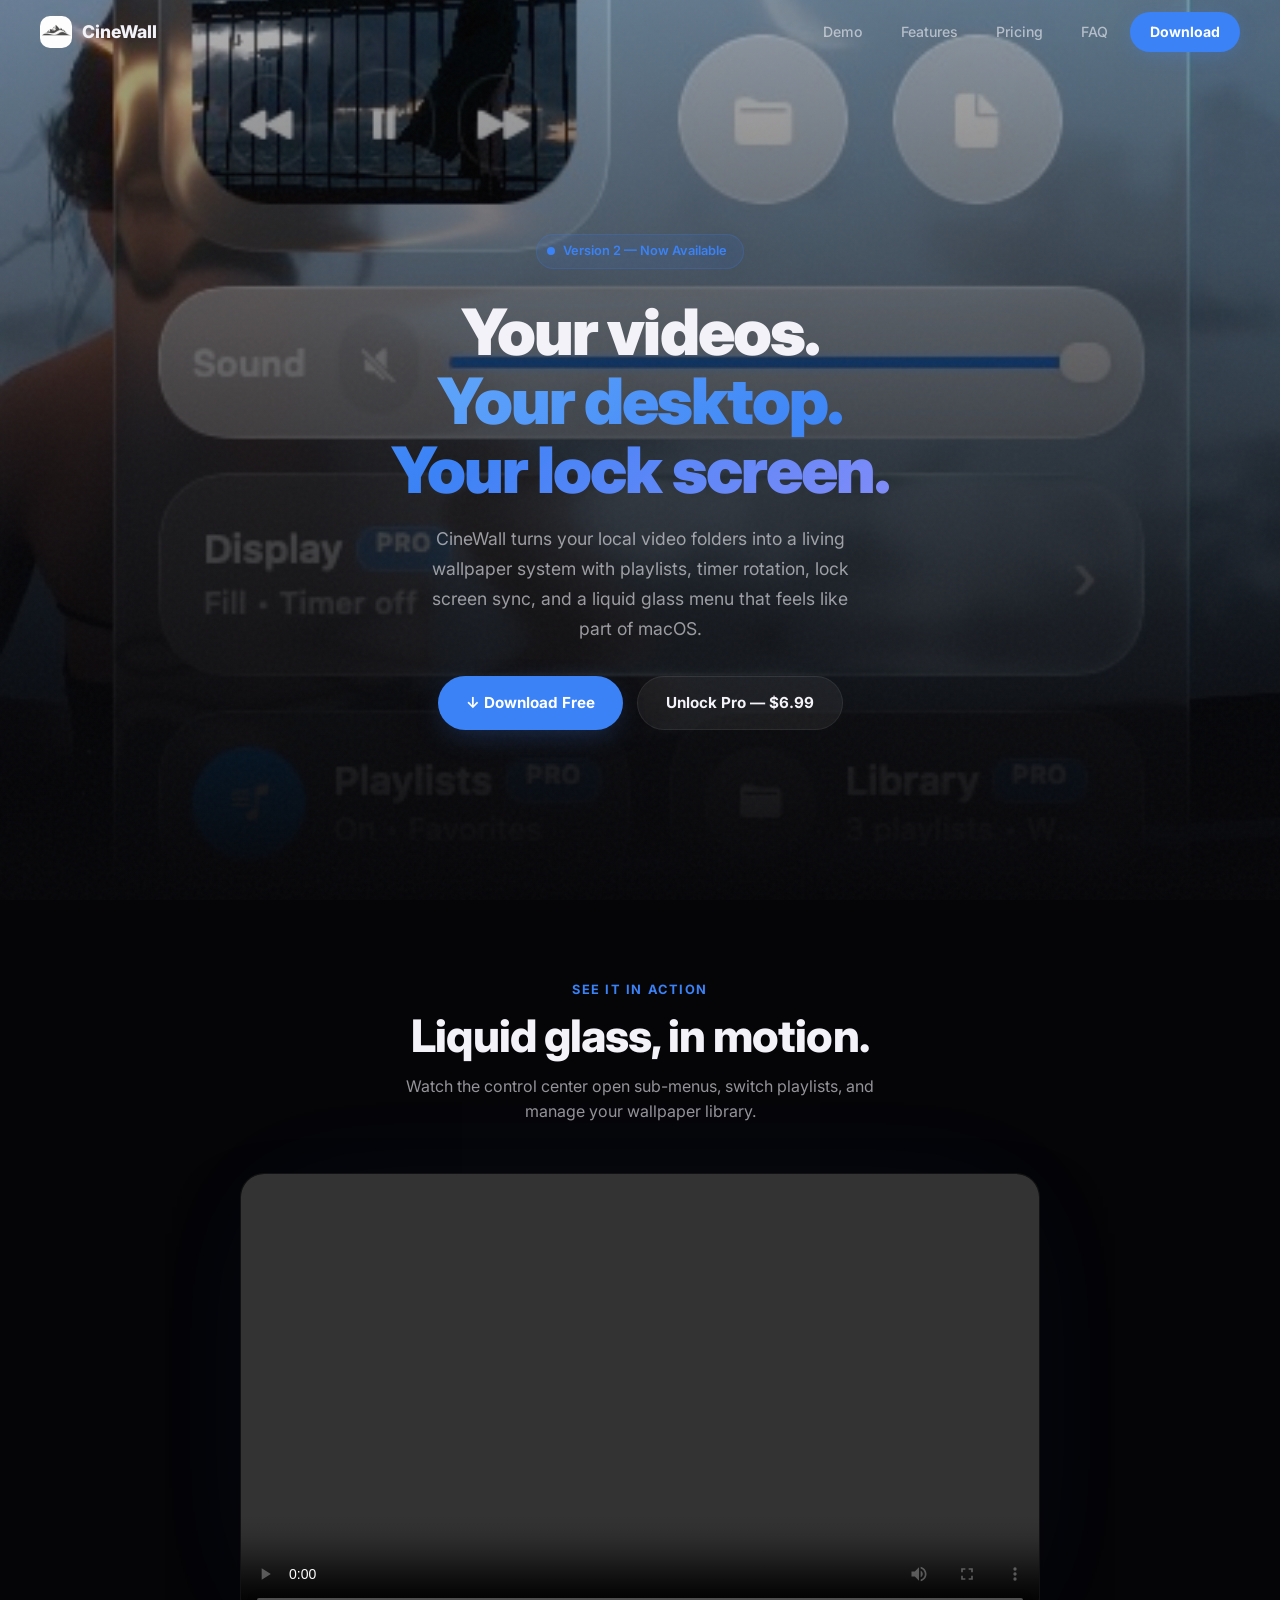
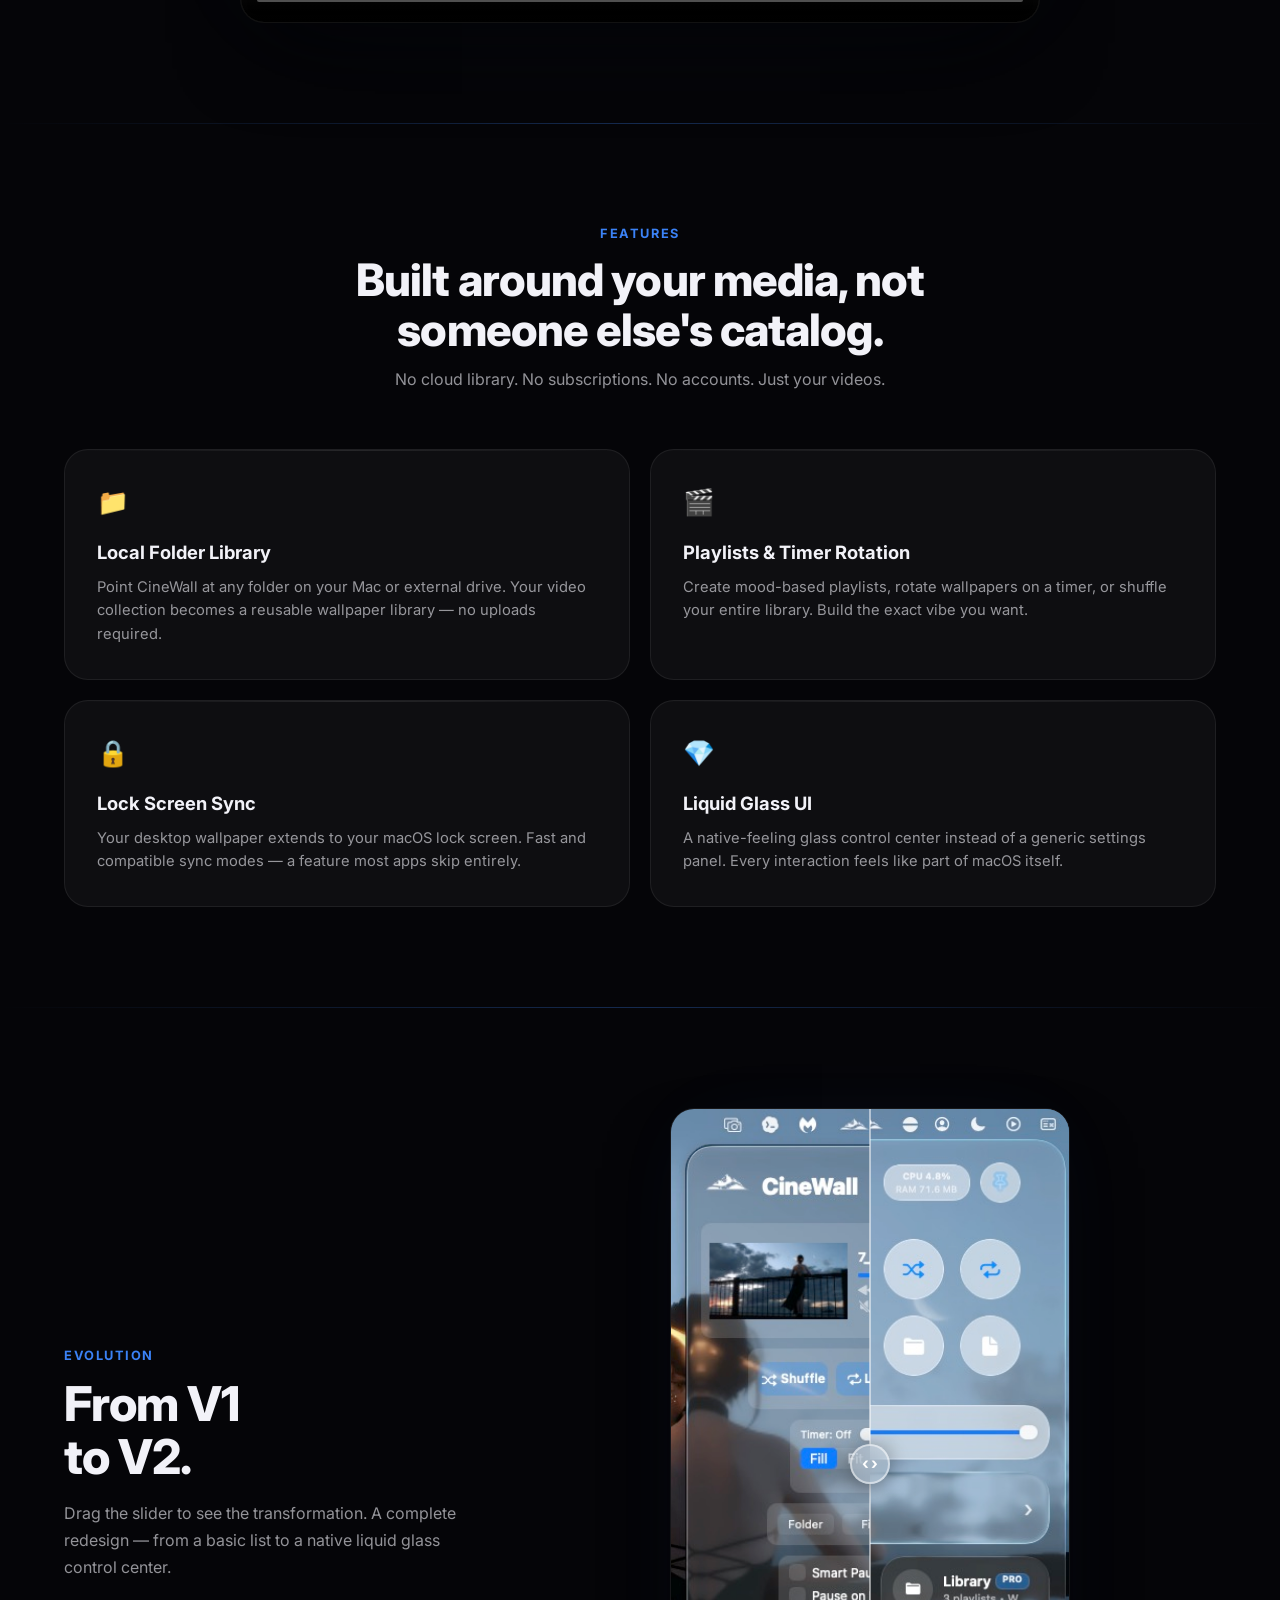
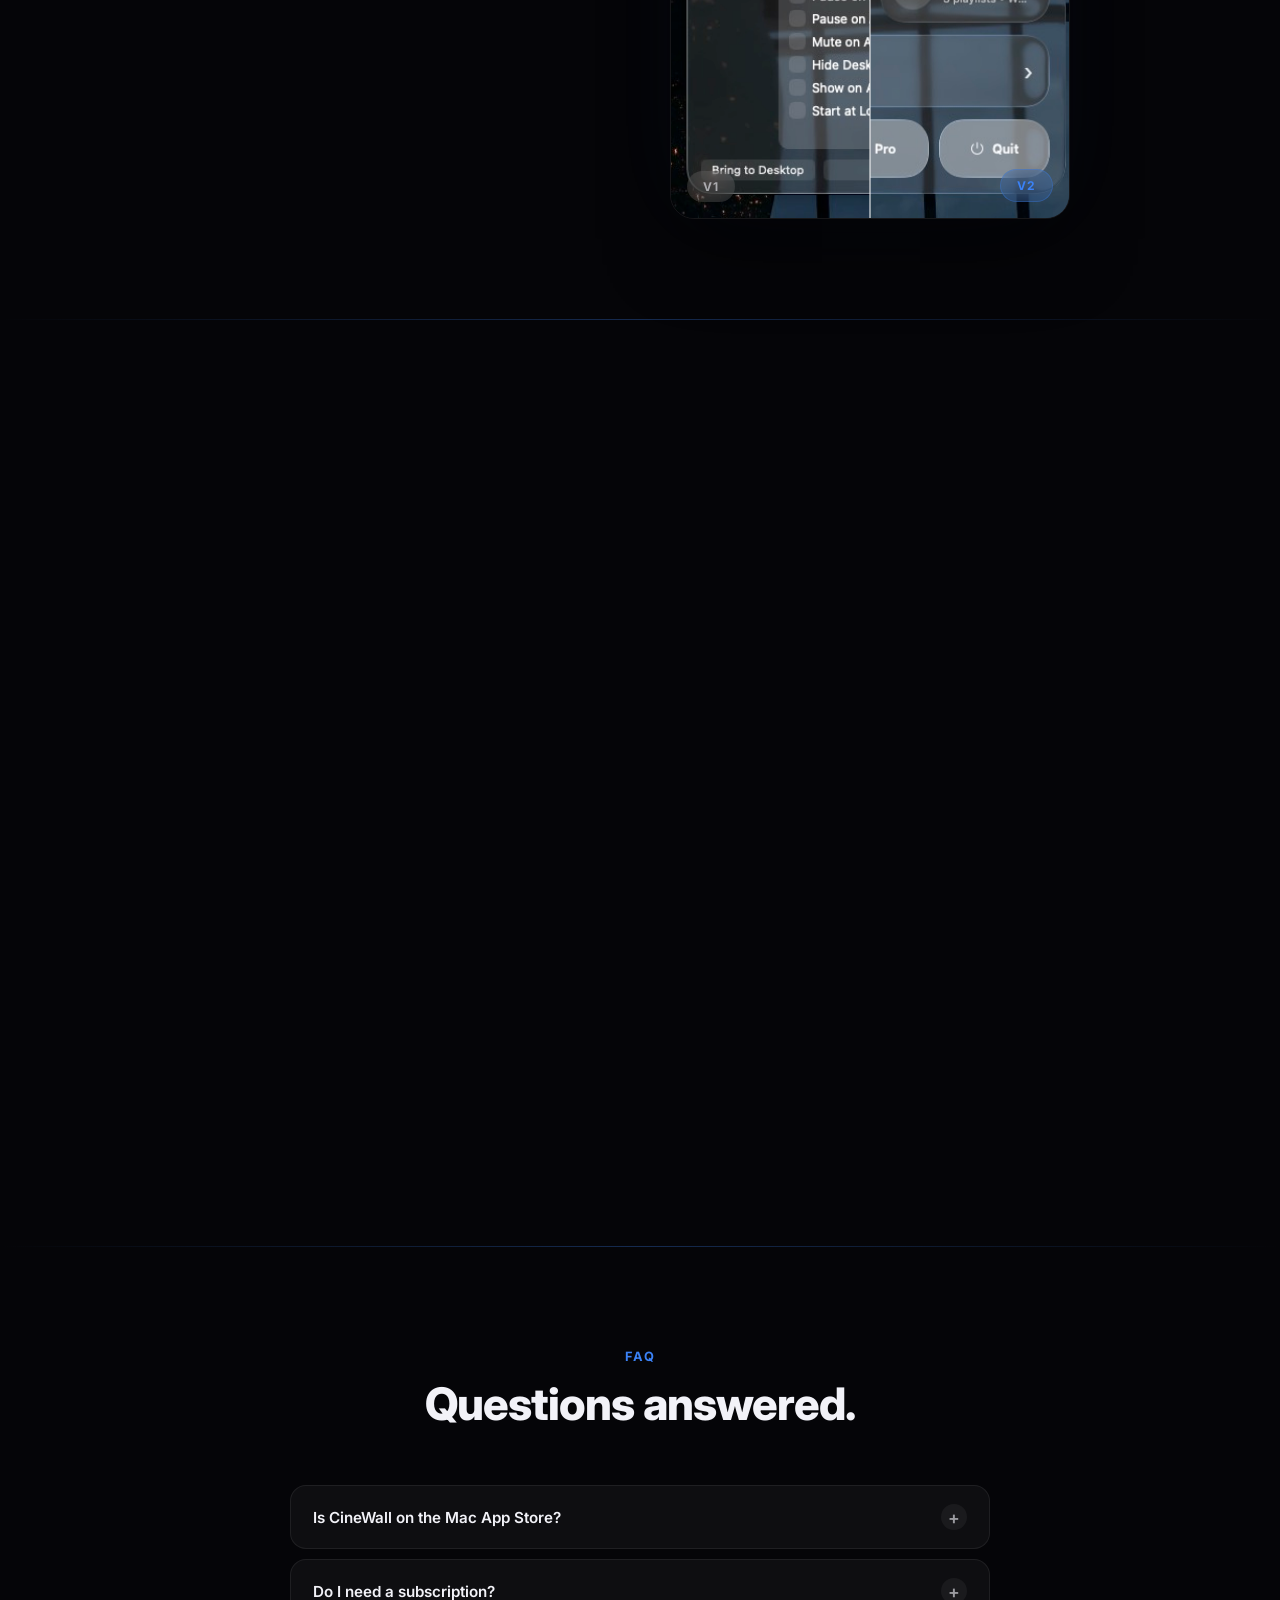
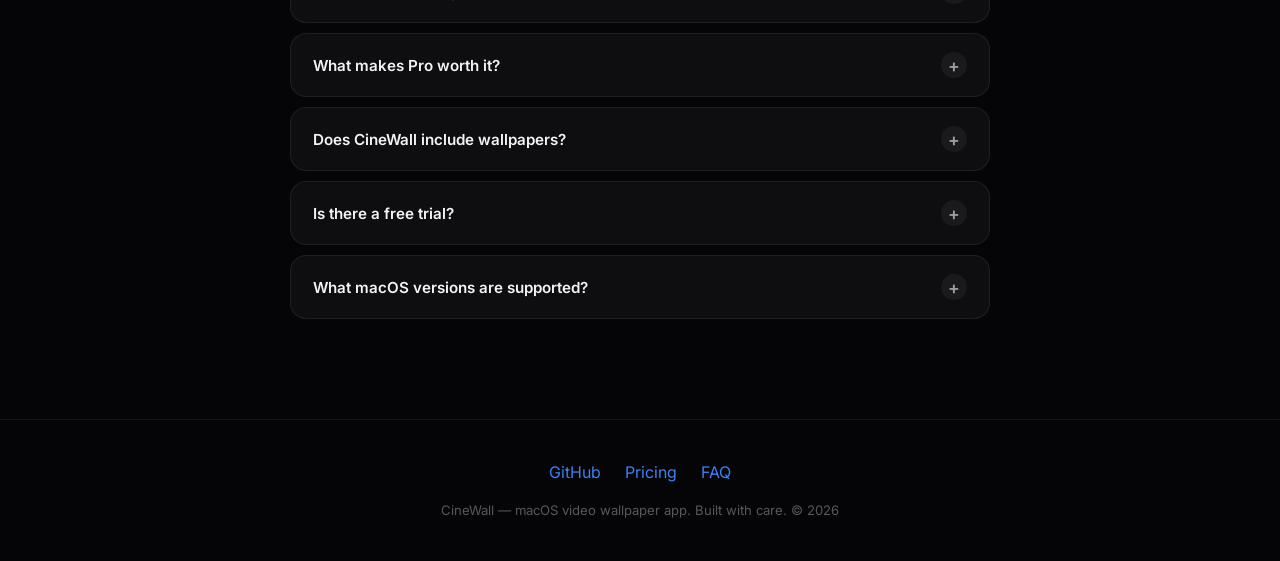
==== index.html @ 694f9231 "Sync latest website revision" ====
<!DOCTYPE html>
<html lang="en">
<head>
  <meta charset="UTF-8">
  <meta name="viewport" content="width=device-width, initial-scale=1.0">
  <title>CineWall — Video Wallpapers for macOS</title>
  <meta name="description" content="Turn your local video folders into living macOS wallpapers. Liquid glass UI, playlists, timer rotation, and lock screen sync.">
  <meta property="og:title" content="CineWall — Video Wallpapers for macOS">
  <meta property="og:description" content="Your videos. Your desktop. Your lock screen.">
  <link rel="icon" href="./logo.png" type="image/png">
  <link rel="stylesheet" href="./styles.css">
</head>
<body>

  <!-- Nav -->
  <nav class="nav" id="nav">
    <div class="nav-inner">
      <a href="#" class="nav-brand">
        <img src="./logo.png" alt="CineWall">
        <span>CineWall</span>
      </a>
      <div class="nav-links">
        <a href="#demo" class="hide-mobile">Demo</a>
        <a href="#features" class="hide-mobile">Features</a>
        <a href="#pricing">Pricing</a>
        <a href="#faq" class="hide-mobile">FAQ</a>
        <a href="https://github.com/saivinay1805/SimpleVideoWallpaper/releases" class="nav-dl" target="_blank">Download</a>
      </div>
    </div>
  </nav>

  <!-- Hero -->
  <section class="hero">
    <div class="hero-bg">
      <video autoplay muted loop playsinline poster="./app-screenshot.jpg">
        <source src="./app-demo.mp4" type="video/mp4">
      </video>
    </div>
    <div class="hero-grain"></div>
    <div class="hero-content hero-centered">
      <div class="hero-text">
        <div class="hero-tag">
          <span class="pulse"></span>
          Version 2 — Now Available
        </div>
        <h1>Your videos.<br><em>Your desktop.<br>Your lock screen.</em></h1>
        <p class="sub">
          CineWall turns your local video folders into a living wallpaper system with playlists, timer rotation, lock screen sync, and a liquid glass menu that feels like part of macOS.
        </p>
        <div class="hero-btns">
          <a href="https://github.com/saivinay1805/SimpleVideoWallpaper/releases" class="btn btn-primary" target="_blank">↓ Download Free</a>
          <a href="#pricing" class="btn btn-ghost">Unlock Pro — $6.99</a>
        </div>
      </div>
    </div>
  </section>

  <!-- Demo Video -->
  <section class="demo" id="demo">
    <div class="container">
      <div class="demo-header" data-reveal>
        <div class="eyebrow">See It In Action</div>
        <h2>Liquid glass, in motion.</h2>
        <p>Watch the control center open sub-menus, switch playlists, and manage your wallpaper library.</p>
      </div>
      <div class="demo-video-wrap" data-reveal>
        <video controls playsinline preload="metadata">
          <source src="./app-demo.mp4" type="video/mp4">
        </video>
      </div>
    </div>
  </section>

  <hr class="glow-divider">

  <!-- Features -->
  <section class="section" id="features">
    <div class="container">
      <div class="section-head" data-reveal>
        <div class="eyebrow">Features</div>
        <h2>Built around your media, not someone else's catalog.</h2>
        <p>No cloud library. No subscriptions. No accounts. Just your videos.</p>
      </div>
      <div class="features-grid">
        <div class="feat" data-reveal>
          <span class="feat-icon">📁</span>
          <h3>Local Folder Library</h3>
          <p>Point CineWall at any folder on your Mac or external drive. Your video collection becomes a reusable wallpaper library — no uploads required.</p>
        </div>
        <div class="feat" data-reveal>
          <span class="feat-icon">🎬</span>
          <h3>Playlists & Timer Rotation</h3>
          <p>Create mood-based playlists, rotate wallpapers on a timer, or shuffle your entire library. Build the exact vibe you want.</p>
        </div>
        <div class="feat" data-reveal>
          <span class="feat-icon">🔒</span>
          <h3>Lock Screen Sync</h3>
          <p>Your desktop wallpaper extends to your macOS lock screen. Fast and compatible sync modes — a feature most apps skip entirely.</p>
        </div>
        <div class="feat" data-reveal>
          <span class="feat-icon">💎</span>
          <h3>Liquid Glass UI</h3>
          <p>A native-feeling glass control center instead of a generic settings panel. Every interaction feels like part of macOS itself.</p>
        </div>
      </div>
    </div>
  </section>

  <hr class="glow-divider">

  <!-- V1 vs V2 -->
  <section class="section" id="whats-new">
    <div class="container">
      <div class="evo-layout">
        <div class="evo-text" data-reveal>
          <div class="eyebrow">Evolution</div>
          <h2>From V1<br>to V2.</h2>
          <p>Drag the slider to see the transformation. A complete redesign — from a basic list to a native liquid glass control center.</p>
        </div>
        <div class="compare-wrap" data-reveal>
          <div class="compare-slider" id="compareSlider">
            <div class="compare-side compare-old">
              <img src="./v1-screenshot.jpg" alt="CineWall V1" draggable="false">
              <div class="compare-label compare-label-old">V1</div>
            </div>
            <div class="compare-side compare-new">
              <img src="./app-screenshot.jpg" alt="CineWall V2" draggable="false">
              <div class="compare-label compare-label-new">V2</div>
            </div>
            <div class="compare-handle" id="compareHandle">
              <div class="compare-handle-line"></div>
              <div class="compare-handle-grip">
                <span>‹</span><span>›</span>
              </div>
              <div class="compare-handle-line"></div>
            </div>
          </div>
        </div>
      </div>
    </div>
  </section>

  <hr class="glow-divider">

  <!-- Pricing -->
  <section class="section" id="pricing">
    <div class="container">
      <div class="section-head" data-reveal>
        <div class="eyebrow">Pricing</div>
        <h2>Start free. Unlock once.</h2>
        <p>No subscriptions. No accounts. No tracking.</p>
      </div>
      <div class="price-grid">
        <div class="price-card" data-reveal>
          <p class="price-label">Free</p>
          <h3>$0</h3>
          <p class="price-sub">Free forever</p>
          <ul>
            <li>Single video playback</li>
            <li>Folder-based local library</li>
            <li>Core playback controls</li>
            <li>Desktop wallpaper setup</li>
            <li>GIF wallpaper support</li>
            <li>7-day Pro trial included</li>
          </ul>
          <a href="https://github.com/saivinay1805/SimpleVideoWallpaper/releases" class="btn btn-ghost btn-wide btn-sm" target="_blank">Download Free</a>
        </div>
        <div class="price-card featured" data-reveal>
          <div class="price-badge">Recommended</div>
          <p class="price-label">Pro</p>
          <h3>$6.99</h3>
          <p class="price-sub">One-time purchase · Lifetime</p>
          <ul>
            <li>Everything in Free</li>
            <li>Playlists & favorites workflow</li>
            <li>Timer rotation & shuffle</li>
            <li>Lock screen sync</li>
            <li>Smart pause & battery saver</li>
            <li>Focus-aware playback</li>
            <li>All future Pro updates</li>
          </ul>
          <a href="https://your-checkout-link.example.com" class="btn btn-primary btn-wide btn-sm" id="unlock-pro-btn">Unlock Pro — $6.99</a>
        </div>
      </div>
    </div>
  </section>

  <hr class="glow-divider">

  <!-- FAQ -->
  <section class="section" id="faq">
    <div class="container">
      <div class="section-head" data-reveal>
        <div class="eyebrow">FAQ</div>
        <h2>Questions answered.</h2>
      </div>
      <div class="faq-list" data-reveal>
        <div class="faq-item">
          <button class="faq-q"><span>Is CineWall on the Mac App Store?</span><span class="faq-icon">+</span></button>
          <div class="faq-a"><div class="faq-a-inner">No. CineWall is distributed directly because some advanced features like lock screen sync require system-level access that isn't available through the App Store sandbox.</div></div>
        </div>
        <div class="faq-item">
          <button class="faq-q"><span>Do I need a subscription?</span><span class="faq-icon">+</span></button>
          <div class="faq-a"><div class="faq-a-inner">No. Pro is a one-time $6.99 unlock. The free version stays available forever. No accounts, no tracking, no recurring charges.</div></div>
        </div>
        <div class="faq-item">
          <button class="faq-q"><span>What makes Pro worth it?</span><span class="faq-icon">+</span></button>
          <div class="faq-a"><div class="faq-a-inner">Pro unlocks playlists, timer rotation, lock screen sync, smart pause, battery-aware playback, and focus rules. It also includes all future Pro updates.</div></div>
        </div>
        <div class="faq-item">
          <button class="faq-q"><span>Does CineWall include wallpapers?</span><span class="faq-icon">+</span></button>
          <div class="faq-a"><div class="faq-a-inner">CineWall is built around your own video collection. Point it at any folder of MP4, MOV, M4V, or GIF files and they become your wallpaper library.</div></div>
        </div>
        <div class="faq-item">
          <button class="faq-q"><span>Is there a free trial?</span><span class="faq-icon">+</span></button>
          <div class="faq-a"><div class="faq-a-inner">Yes! CineWall includes a 7-day Pro trial so you can test every feature before deciding. No credit card required.</div></div>
        </div>
        <div class="faq-item">
          <button class="faq-q"><span>What macOS versions are supported?</span><span class="faq-icon">+</span></button>
          <div class="faq-a"><div class="faq-a-inner">CineWall runs on macOS with desktop wallpaper support. Lock screen sync works on both older and newer macOS versions — unlike some apps that require macOS 26+.</div></div>
        </div>
      </div>
    </div>
  </section>

  <!-- Footer -->
  <footer class="footer">
    <div class="container">
      <div class="footer-links">
        <a href="https://github.com/saivinay1805/SimpleVideoWallpaper" target="_blank">GitHub</a>
        <a href="#pricing">Pricing</a>
        <a href="#faq">FAQ</a>
      </div>
      <p>CineWall — macOS video wallpaper app. Built with care. © 2026</p>
    </div>
  </footer>

  <script src="./script.js"></script>
</body>
</html>
---- styles.css ----
@import url('https://fonts.googleapis.com/css2?family=Inter:wght@400;500;600;700;800;900&display=swap');

:root {
  --bg: #050508;
  --text: #f2f2f8;
  --text-muted: rgba(242,242,248,0.6);
  --text-dim: rgba(242,242,248,0.35);
  --accent: #3b82f6;
  --accent-glow: rgba(59,130,246,0.35);
  --glass: rgba(255,255,255,0.04);
  --glass-border: rgba(255,255,255,0.07);
  --glass-hover: rgba(255,255,255,0.08);
  --radius: 24px;
  --radius-sm: 16px;
  --radius-pill: 999px;
}

*,*::before,*::after{box-sizing:border-box;margin:0;padding:0}
html{scroll-behavior:smooth;-webkit-font-smoothing:antialiased}
body{font-family:'Inter',sans-serif;background:var(--bg);color:var(--text);overflow-x:hidden;line-height:1.6}
img,video{display:block;max-width:100%}
a{text-decoration:none;color:inherit}

/* ===== NAV ===== */
.nav{position:fixed;top:0;left:0;right:0;z-index:100;padding:0 24px;height:64px;display:flex;align-items:center;justify-content:center;transition:all .4s}
.nav.scrolled{background:rgba(5,5,8,.85);backdrop-filter:blur(20px);border-bottom:1px solid var(--glass-border)}
.nav-inner{width:100%;max-width:1200px;display:flex;align-items:center;justify-content:space-between}
.nav-brand{display:flex;align-items:center;gap:10px;font-weight:800;font-size:1.1rem}
.nav-brand img{width:32px;height:32px;border-radius:10px}
.nav-links{display:flex;align-items:center;gap:6px}
.nav-links a{padding:8px 16px;border-radius:var(--radius-pill);font-size:.88rem;font-weight:500;color:var(--text-muted);transition:all .2s}
.nav-links a:hover{color:var(--text);background:rgba(255,255,255,.05)}
.nav-dl{background:var(--accent)!important;color:#fff!important;font-weight:700!important;padding:9px 20px!important;box-shadow:0 4px 20px -4px var(--accent-glow);transition:transform .2s,box-shadow .2s!important}
.nav-dl:hover{transform:translateY(-1px)!important;box-shadow:0 8px 28px -4px var(--accent-glow)!important}

/* ===== HERO ===== */
.hero{position:relative;min-height:100vh;display:flex;align-items:center;overflow:hidden;padding-top:64px}
.hero-bg{position:absolute;inset:0;z-index:0}
.hero-bg::after{content:'';position:absolute;inset:0;background:linear-gradient(180deg,rgba(5,5,8,.3) 0%,rgba(5,5,8,.7) 50%,var(--bg) 100%)}
.hero-bg video,.hero-bg img{width:100%;height:100%;object-fit:cover}
.hero-grain{position:absolute;inset:0;z-index:1;opacity:.03;background-image:url("data:image/svg+xml,%3Csvg viewBox='0 0 256 256' xmlns='http://www.w3.org/2000/svg'%3E%3Cfilter id='noise'%3E%3CfeTurbulence type='fractalNoise' baseFrequency='.85' numOctaves='4' stitchTiles='stitch'/%3E%3C/filter%3E%3Crect width='100%25' height='100%25' filter='url(%23noise)'/%3E%3C/svg%3E");pointer-events:none}
.hero-content{position:relative;z-index:2;max-width:1200px;margin:0 auto;padding:0 24px;display:grid;grid-template-columns:1fr 1fr;gap:60px;align-items:center}
.hero-centered{grid-template-columns:1fr;text-align:center;justify-items:center}
.hero-centered .hero-text{max-width:680px}
.hero-centered .sub{margin-left:auto;margin-right:auto;max-width:540px}
.hero-centered .hero-btns{justify-content:center}
.hero-text{max-width:560px}
.hero-tag{display:inline-flex;align-items:center;gap:8px;padding:6px 16px 6px 10px;border-radius:var(--radius-pill);background:rgba(59,130,246,.1);border:1px solid rgba(59,130,246,.2);font-size:.8rem;font-weight:600;color:var(--accent);margin-bottom:28px}
.hero-tag .pulse{width:8px;height:8px;border-radius:50%;background:var(--accent);animation:pulse 2s ease-in-out infinite}
@keyframes pulse{0%,100%{opacity:1;transform:scale(1)}50%{opacity:.4;transform:scale(.8)}}
.hero h1{font-size:clamp(2.6rem,5vw,4.2rem);font-weight:900;line-height:1.08;letter-spacing:-.03em;margin-bottom:20px}
.hero h1 em{font-style:normal;background:linear-gradient(135deg,#60a5fa,#3b82f6,#818cf8);-webkit-background-clip:text;-webkit-text-fill-color:transparent;background-clip:text}
.hero .sub{font-size:1.1rem;color:var(--text-muted);line-height:1.7;margin-bottom:32px;max-width:440px}
.hero-btns{display:flex;gap:14px;flex-wrap:wrap}

/* Buttons */
.btn{display:inline-flex;align-items:center;justify-content:center;gap:8px;padding:14px 28px;border-radius:var(--radius-pill);font-size:.95rem;font-weight:700;border:none;cursor:pointer;transition:transform .2s,box-shadow .2s}
.btn:hover{transform:translateY(-2px)}
.btn-primary{background:var(--accent);color:#fff;box-shadow:0 8px 30px -8px var(--accent-glow)}
.btn-primary:hover{box-shadow:0 12px 40px -8px var(--accent-glow)}
.btn-ghost{background:rgba(255,255,255,.06);color:var(--text);border:1px solid var(--glass-border)}
.btn-ghost:hover{background:rgba(255,255,255,.1)}
.btn-sm{padding:10px 20px;font-size:.88rem}
.btn-wide{width:100%}

/* Hero Visual */
.hero-visual{display:flex;justify-content:center;position:relative}
.hero-img-wrap{position:relative;max-width:420px;border-radius:20px;overflow:hidden;box-shadow:0 40px 80px -20px rgba(0,0,0,.7),0 0 0 1px rgba(255,255,255,.08);animation:floatUp 1s .3s ease both}
.hero-img-wrap img{width:100%;display:block}
.hero-img-wrap::before{content:'';position:absolute;inset:0;z-index:1;background:linear-gradient(180deg,transparent 70%,rgba(5,5,8,.4) 100%);pointer-events:none}
@keyframes floatUp{from{opacity:0;transform:translateY(40px) scale(.96)}to{opacity:1;transform:translateY(0) scale(1)}}

/* ===== DEMO VIDEO SECTION ===== */
.demo{padding:80px 0 100px;position:relative;z-index:1}
.demo .container{max-width:1200px;margin:0 auto;padding:0 24px}
.demo-header{text-align:center;margin-bottom:48px}
.demo-header .eyebrow{font-size:.8rem;font-weight:700;text-transform:uppercase;letter-spacing:.12em;color:var(--accent);margin-bottom:12px}
.demo-header h2{font-size:clamp(1.8rem,3.5vw,2.8rem);font-weight:800;line-height:1.1;letter-spacing:-.02em}
.demo-header p{color:var(--text-muted);font-size:1rem;margin-top:12px;max-width:500px;margin-left:auto;margin-right:auto}
.demo-video-wrap{max-width:800px;margin:0 auto;border-radius:var(--radius);overflow:hidden;border:1px solid var(--glass-border);box-shadow:0 40px 80px -20px rgba(0,0,0,.6),0 0 120px -40px rgba(59,130,246,.1);aspect-ratio:16/9;background:#000}
.demo-video-wrap video{width:100%;height:100%;object-fit:contain;display:block;background:#000}

/* ===== SECTIONS ===== */
.container{max-width:1200px;margin:0 auto;padding:0 24px}
.section{padding:100px 0;position:relative;z-index:1}
.section-head{text-align:center;max-width:600px;margin:0 auto 56px}
.section-head .eyebrow{font-size:.8rem;font-weight:700;text-transform:uppercase;letter-spacing:.12em;color:var(--accent);margin-bottom:12px}
.section-head h2{font-size:clamp(1.8rem,3.5vw,2.8rem);font-weight:800;line-height:1.1;letter-spacing:-.02em}
.section-head p{color:var(--text-muted);font-size:1rem;margin-top:12px}

/* Divider glow */
.glow-divider{height:1px;border:none;background:linear-gradient(90deg,transparent,rgba(59,130,246,.3),transparent);margin:0}

/* ===== FEATURES ===== */
.features-grid{display:grid;grid-template-columns:repeat(2,1fr);gap:20px}
.feat{padding:32px;border-radius:var(--radius);background:var(--glass);border:1px solid var(--glass-border);transition:transform .3s,border-color .3s,background .3s;position:relative;overflow:hidden}
.feat:hover{transform:translateY(-4px);border-color:rgba(255,255,255,.12);background:var(--glass-hover)}
.feat::before{content:'';position:absolute;top:0;left:0;right:0;height:1px;background:linear-gradient(90deg,transparent,rgba(255,255,255,.1),transparent)}
.feat-icon{font-size:1.6rem;margin-bottom:16px;display:block}
.feat h3{font-size:1.15rem;font-weight:700;margin-bottom:8px}
.feat p{color:var(--text-muted);font-size:.92rem;line-height:1.6}

/* ===== V1 vs V2 COMPARISON SLIDER ===== */
.evo-layout{
  display:grid;grid-template-columns:1fr 1fr;gap:60px;align-items:center;
}
.evo-text .eyebrow{font-size:.8rem;font-weight:700;text-transform:uppercase;letter-spacing:.12em;color:var(--accent);margin-bottom:12px}
.evo-text h2{font-size:clamp(2rem,4vw,3rem);font-weight:800;line-height:1.1;letter-spacing:-.02em;margin-bottom:16px}
.evo-text p{color:var(--text-muted);font-size:1rem;line-height:1.7;max-width:400px}
.compare-wrap{max-width:400px}
.compare-slider{
  position:relative;border-radius:var(--radius);overflow:hidden;
  border:1px solid var(--glass-border);
  box-shadow:0 40px 80px -20px rgba(0,0,0,.6),0 0 80px -30px rgba(59,130,246,.1);
  cursor:col-resize;user-select:none;-webkit-user-select:none;
  aspect-ratio:9/16;
}
.compare-side{position:absolute;top:0;left:0;width:100%;height:100%}
.compare-side img{width:100%;height:100%;object-fit:cover;display:block;pointer-events:none}
.compare-old{z-index:1}
.compare-new{z-index:2;clip-path:inset(0 0 0 50%)}
.compare-label{
  position:absolute;bottom:16px;padding:6px 16px;border-radius:var(--radius-pill);
  font-size:.75rem;font-weight:700;text-transform:uppercase;letter-spacing:.1em;
  backdrop-filter:blur(12px);z-index:5;
}
.compare-label-old{left:16px;background:rgba(255,255,255,.1);color:var(--text-muted)}
.compare-label-new{right:16px;background:rgba(59,130,246,.2);border:1px solid rgba(59,130,246,.3);color:var(--accent)}
.compare-handle{
  position:absolute;top:0;bottom:0;left:50%;z-index:10;
  display:flex;flex-direction:column;align-items:center;
  transform:translateX(-50%);pointer-events:none;
}
.compare-handle-line{flex:1;width:2px;background:rgba(255,255,255,.5)}
.compare-handle-grip{
  width:40px;height:40px;border-radius:50%;
  background:rgba(255,255,255,.15);backdrop-filter:blur(12px);
  border:2px solid rgba(255,255,255,.5);
  display:flex;align-items:center;justify-content:center;gap:2px;
  font-size:1rem;color:#fff;font-weight:700;
  box-shadow:0 4px 20px rgba(0,0,0,.4);
  pointer-events:auto;cursor:col-resize;
}

/* ===== PRICING ===== */
.price-grid{display:grid;grid-template-columns:1fr 1fr;gap:24px;max-width:780px;margin:0 auto}
.price-card{padding:36px;border-radius:var(--radius);background:var(--glass);border:1px solid var(--glass-border);text-align:center;transition:transform .3s;position:relative;overflow:hidden}
.price-card::before{content:'';position:absolute;top:0;left:0;right:0;height:1px;background:linear-gradient(90deg,transparent,rgba(255,255,255,.08),transparent)}
.price-card:hover{transform:translateY(-4px)}
.price-card.featured{border-color:rgba(59,130,246,.3);box-shadow:0 0 60px -20px var(--accent-glow)}
.price-card.featured::before{background:linear-gradient(90deg,transparent,rgba(59,130,246,.3),transparent)}
.price-label{font-size:.78rem;text-transform:uppercase;letter-spacing:.1em;font-weight:700;color:var(--text-dim);margin-bottom:8px}
.price-card h3{font-size:2rem;font-weight:800;margin-bottom:4px}
.price-sub{font-size:.82rem;color:var(--text-dim);margin-bottom:24px}
.price-card ul{list-style:none;text-align:left;display:flex;flex-direction:column;gap:12px;margin-bottom:28px}
.price-card ul li{font-size:.9rem;color:var(--text-muted);display:flex;align-items:center;gap:10px}
.price-card ul li::before{content:'✓';color:#34d399;font-weight:700;flex-shrink:0}
.price-badge{display:inline-flex;padding:5px 14px;border-radius:var(--radius-pill);background:var(--accent);color:#fff;font-size:.7rem;font-weight:800;text-transform:uppercase;letter-spacing:.08em;margin-bottom:16px}

/* ===== FAQ ===== */
.faq-list{max-width:700px;margin:0 auto;display:flex;flex-direction:column;gap:10px}
.faq-item{border-radius:var(--radius-sm);background:var(--glass);border:1px solid var(--glass-border);overflow:hidden;transition:border-color .3s}
.faq-item.open{border-color:rgba(59,130,246,.2)}
.faq-q{width:100%;padding:18px 22px;display:flex;align-items:center;justify-content:space-between;gap:16px;background:none;border:none;color:var(--text);font-size:.95rem;font-weight:600;font-family:inherit;cursor:pointer;text-align:left;transition:color .2s}
.faq-q:hover{color:var(--accent)}
.faq-icon{width:26px;height:26px;border-radius:50%;display:flex;align-items:center;justify-content:center;background:rgba(255,255,255,.05);font-size:1.1rem;flex-shrink:0;transition:transform .3s,background .3s;color:var(--text-muted)}
.faq-item.open .faq-icon{transform:rotate(45deg);background:rgba(59,130,246,.15);color:var(--accent)}
.faq-a{max-height:0;overflow:hidden;transition:max-height .4s ease}
.faq-a-inner{padding:0 22px 18px;color:var(--text-muted);font-size:.92rem;line-height:1.7}
.faq-item.open .faq-a{max-height:300px}

/* ===== FOOTER ===== */
.footer{padding:40px 0;text-align:center;border-top:1px solid var(--glass-border);position:relative;z-index:1}
.footer p{color:var(--text-dim);font-size:.82rem}
.footer a{color:var(--accent)}
.footer a:hover{text-decoration:underline}
.footer-links{display:flex;justify-content:center;gap:24px;margin-bottom:14px}

/* ===== REVEAL ===== */
[data-reveal]{opacity:0;transform:translateY(24px);transition:opacity .7s ease,transform .7s cubic-bezier(.16,1,.3,1)}
[data-reveal].visible{opacity:1;transform:translateY(0)}

/* ===== RESPONSIVE ===== */
@media(max-width:960px){
  .hero-content{grid-template-columns:1fr;text-align:center}
  .hero-text{max-width:100%;margin:0 auto}
  .hero .sub{margin-left:auto;margin-right:auto}
  .hero-btns{justify-content:center}
  .hero-visual{margin-top:40px}
  .hero-img-wrap{max-width:340px}
  .features-grid{grid-template-columns:1fr}
  .evo-layout{grid-template-columns:1fr;text-align:center}
  .evo-text p{margin:0 auto}
  .compare-wrap{margin:32px auto 0;max-width:320px}
  .price-grid{grid-template-columns:1fr;max-width:420px}
  .nav-links .hide-mobile{display:none}
}
@media(max-width:640px){
  .container{padding:0 16px}
  .section{padding:70px 0}
  .hero h1{font-size:2.2rem}
  .feat,.price-card,.new-card{padding:24px}
  .demo-video-wrap{border-radius:16px}
}
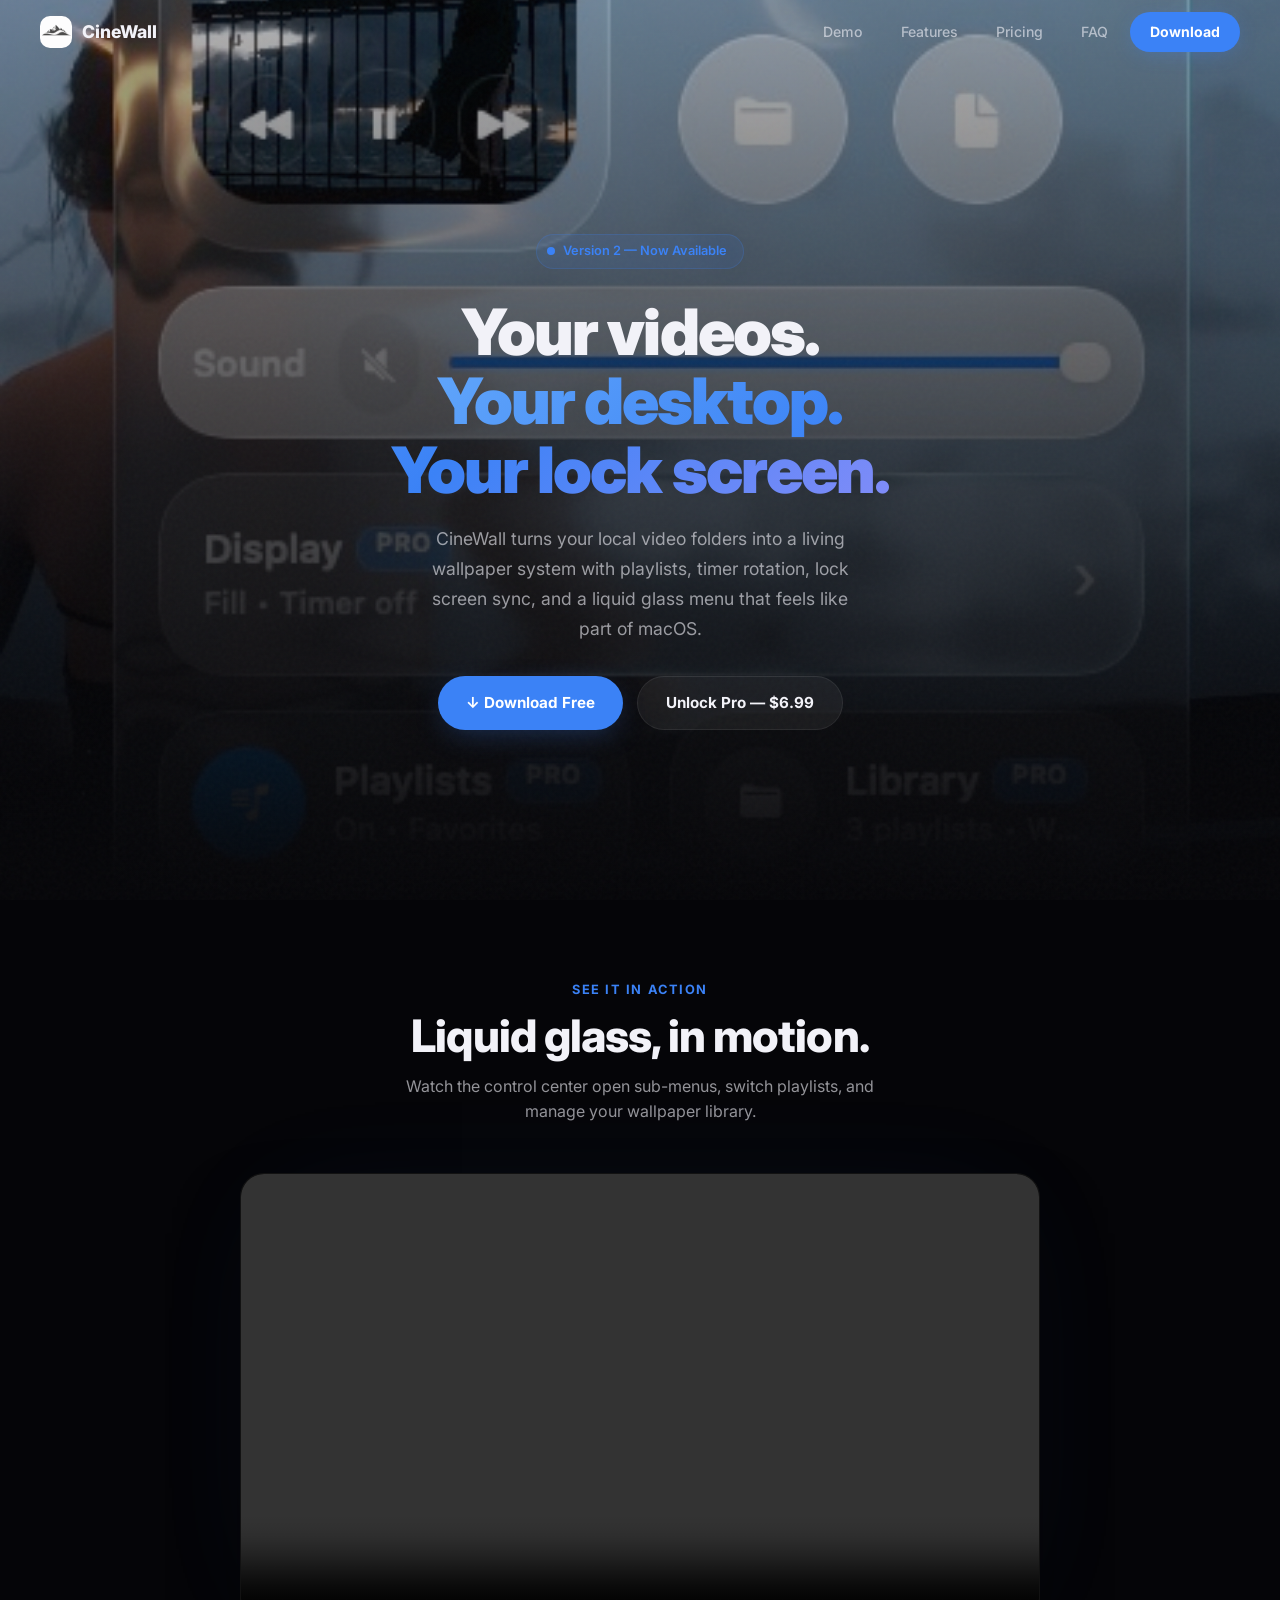
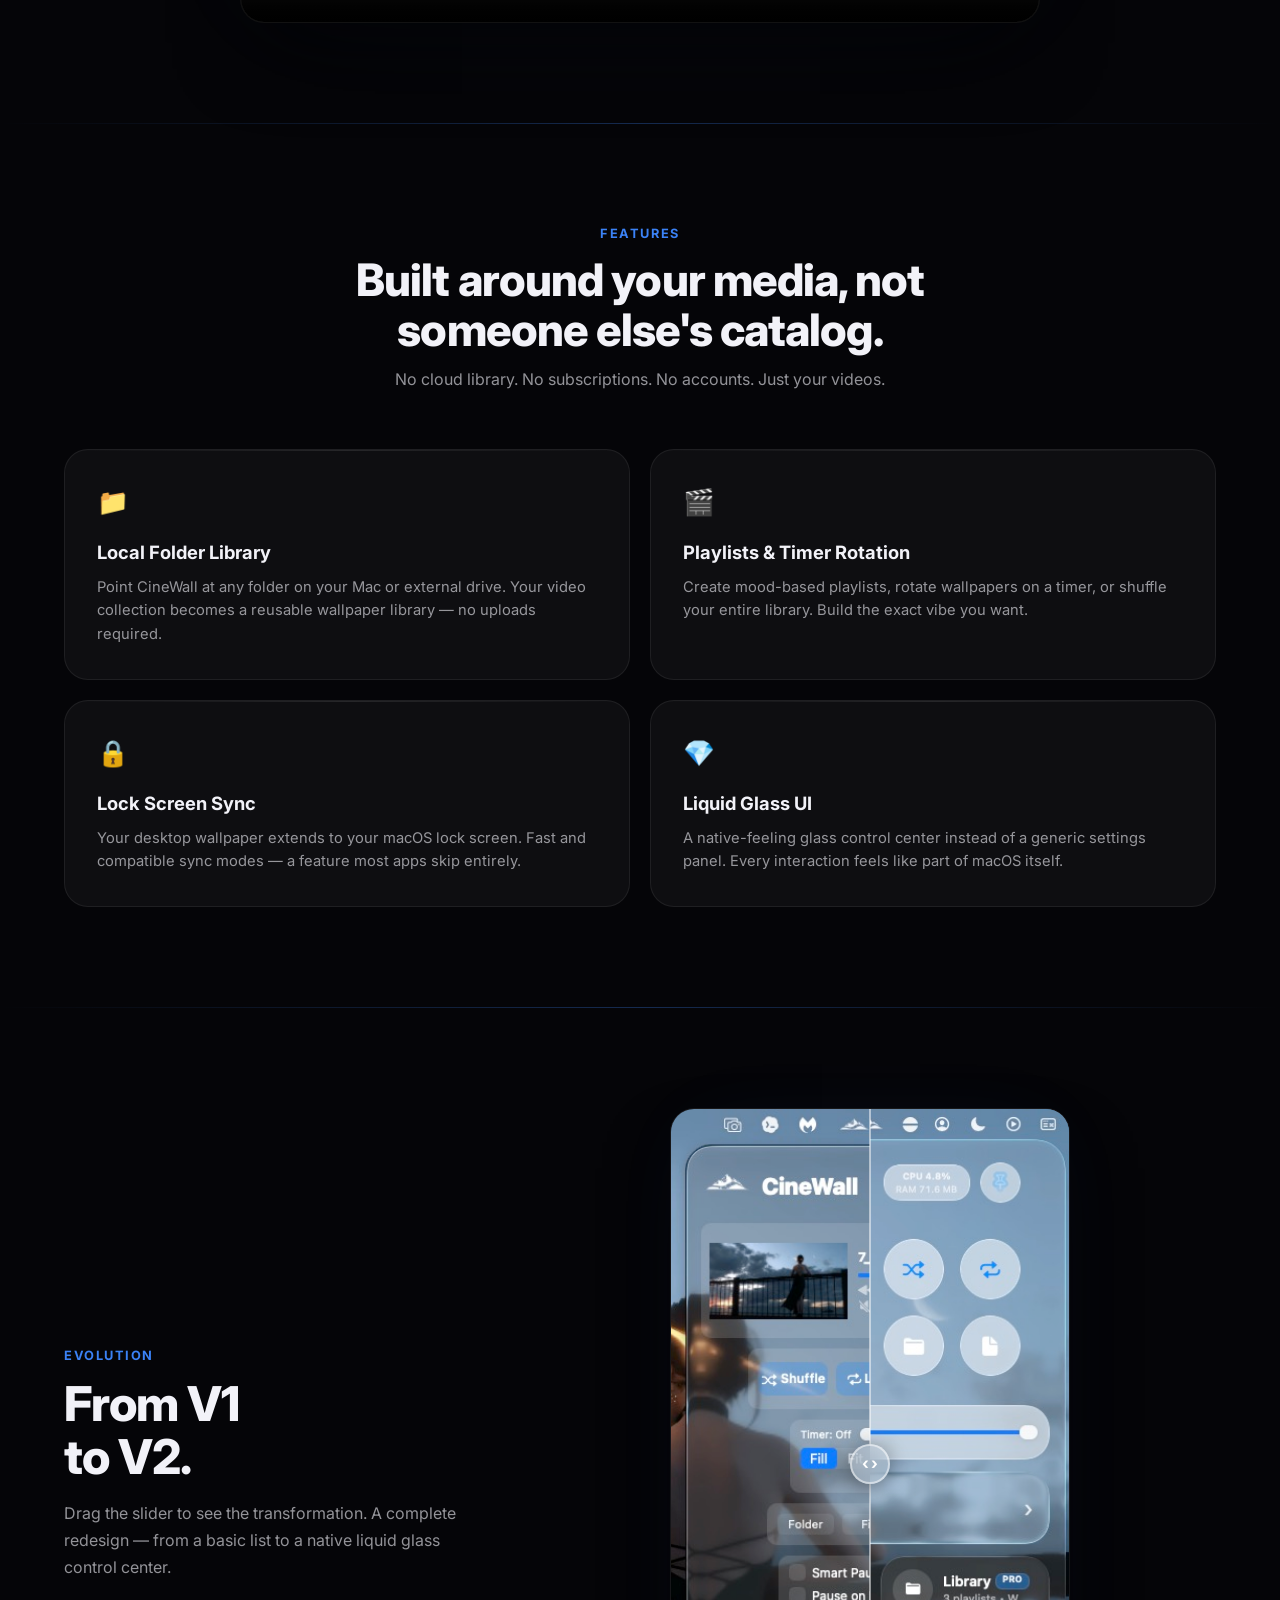
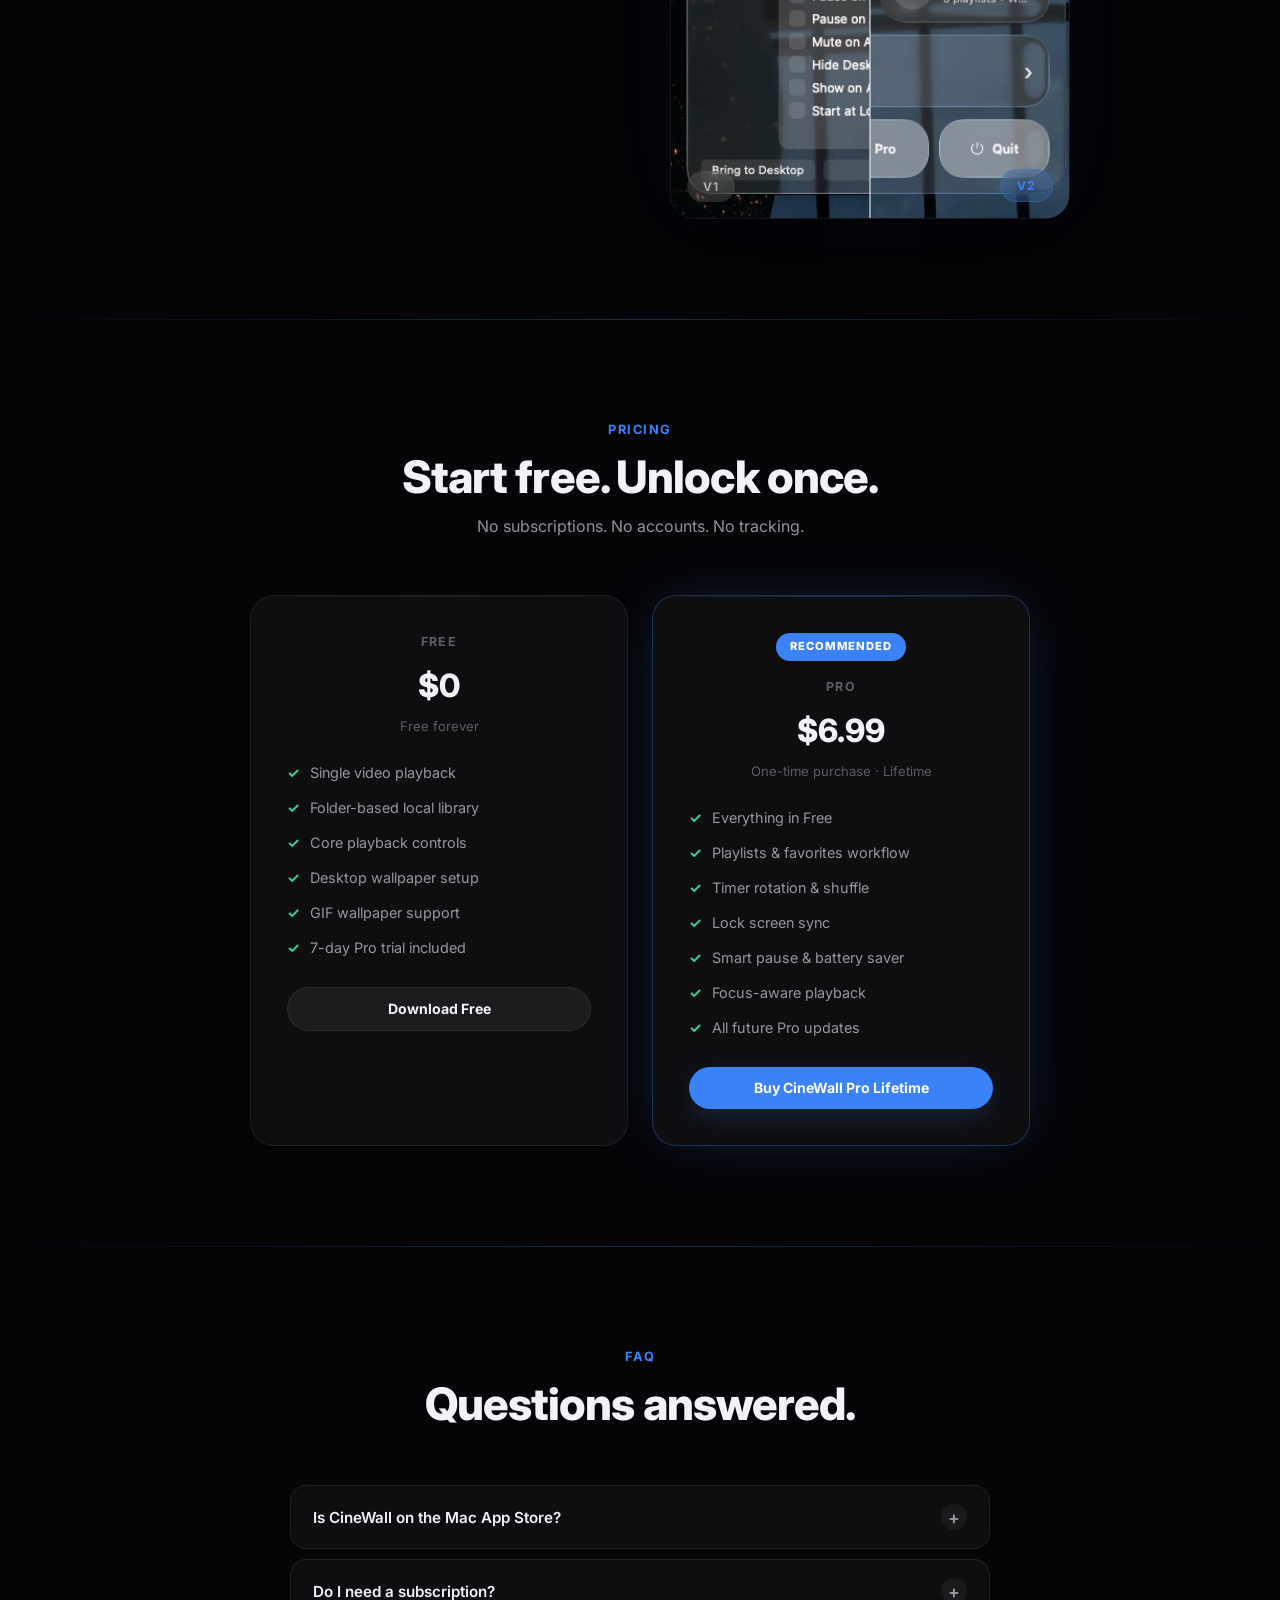
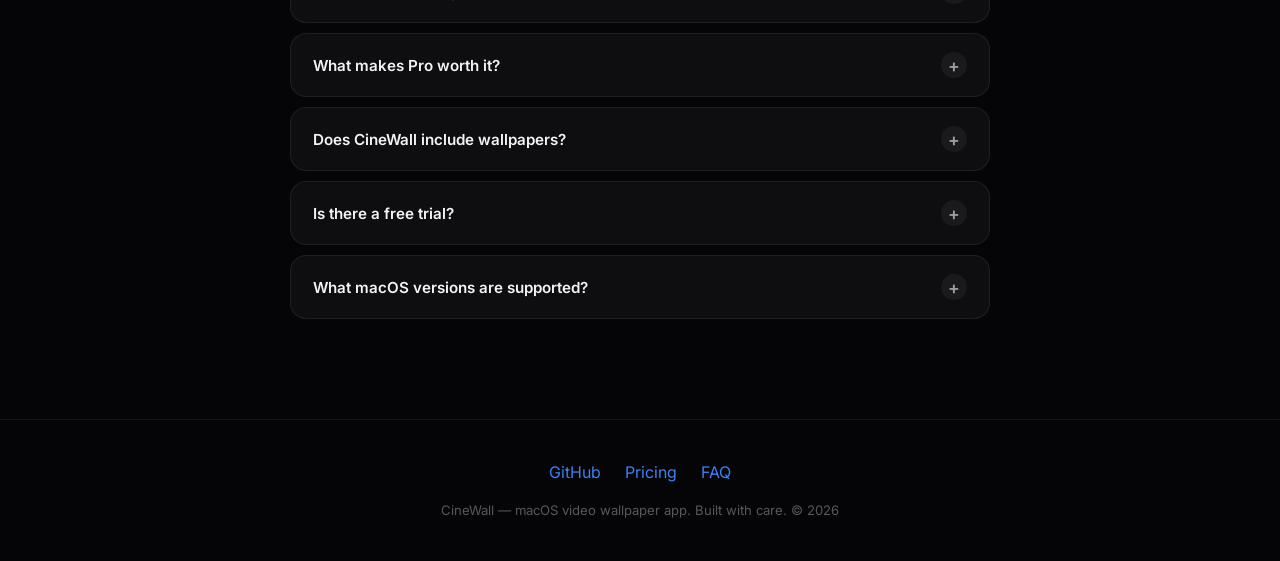
==== commit cff6430d: "Update website checkout button" ====
--- a/index.html
+++ b/index.html
@@ -179,7 +179,7 @@
             <li>Focus-aware playback</li>
             <li>All future Pro updates</li>
           </ul>
-          <a href="https://your-checkout-link.example.com" class="btn btn-primary btn-wide btn-sm" id="unlock-pro-btn">Unlock Pro — $6.99</a>
+          <a href="https://cinewall.lemonsqueezy.com/checkout/buy/d2f284a4-a146-4c63-a50e-a71e99e5fbb2?embed=1" class="btn btn-primary btn-wide btn-sm lemonsqueezy-button" id="unlock-pro-btn">Buy CineWall Pro Lifetime</a>
         </div>
       </div>
     </div>
@@ -236,5 +236,6 @@
   </footer>
 
   <script src="./script.js"></script>
+  <script src="https://assets.lemonsqueezy.com/lemon.js" defer></script>
 </body>
 </html>
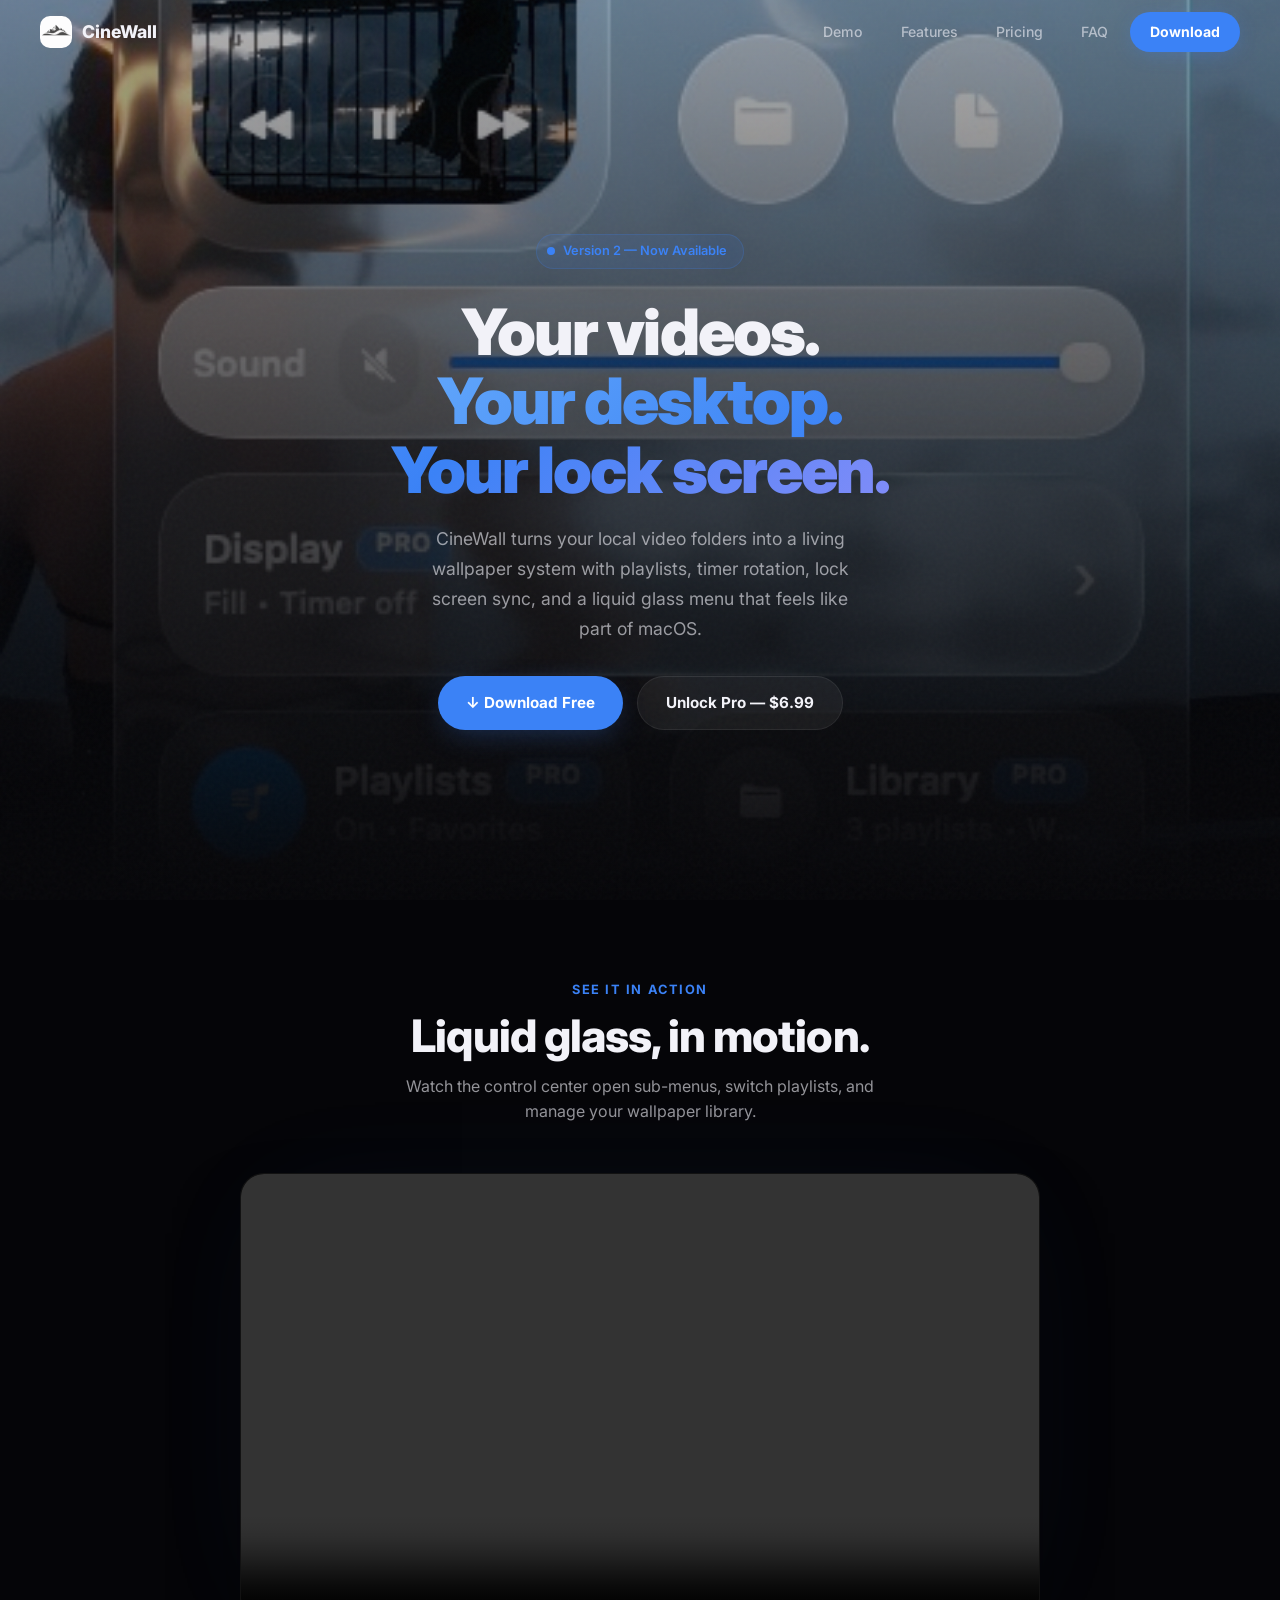
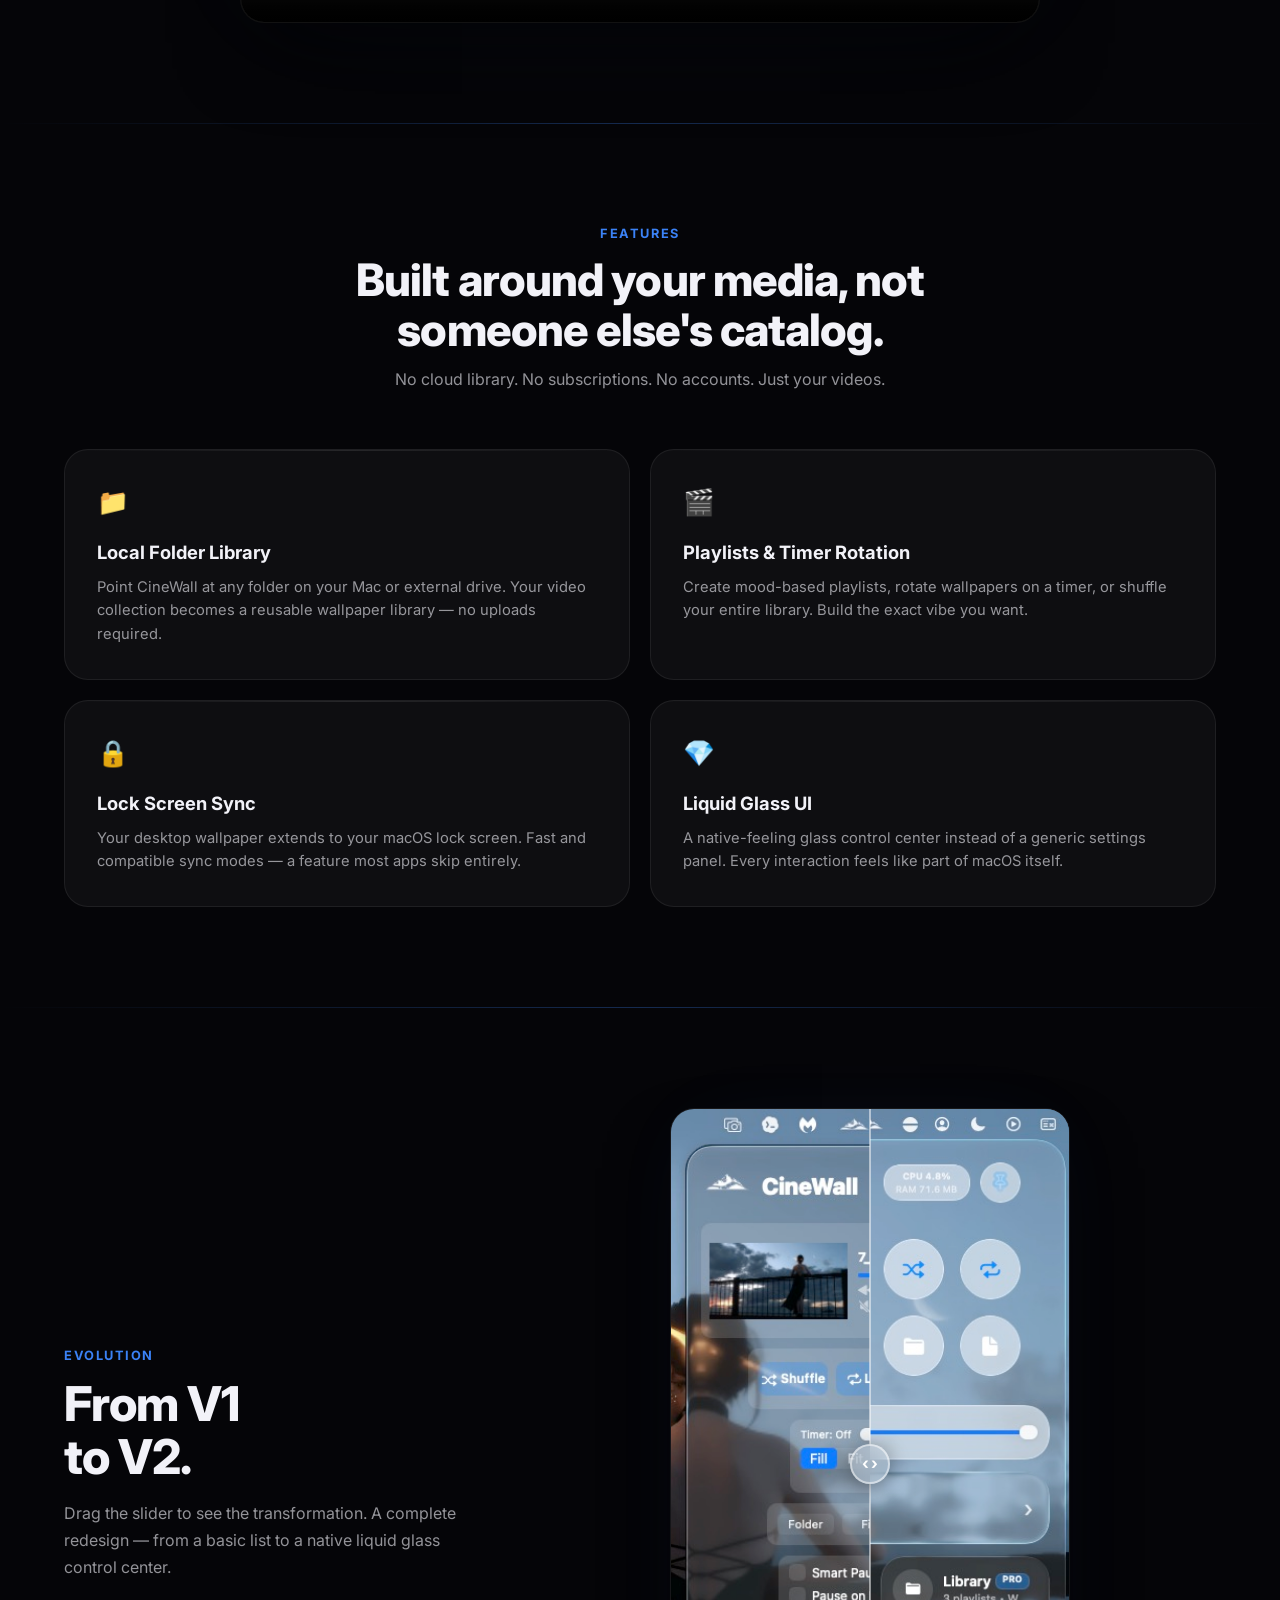
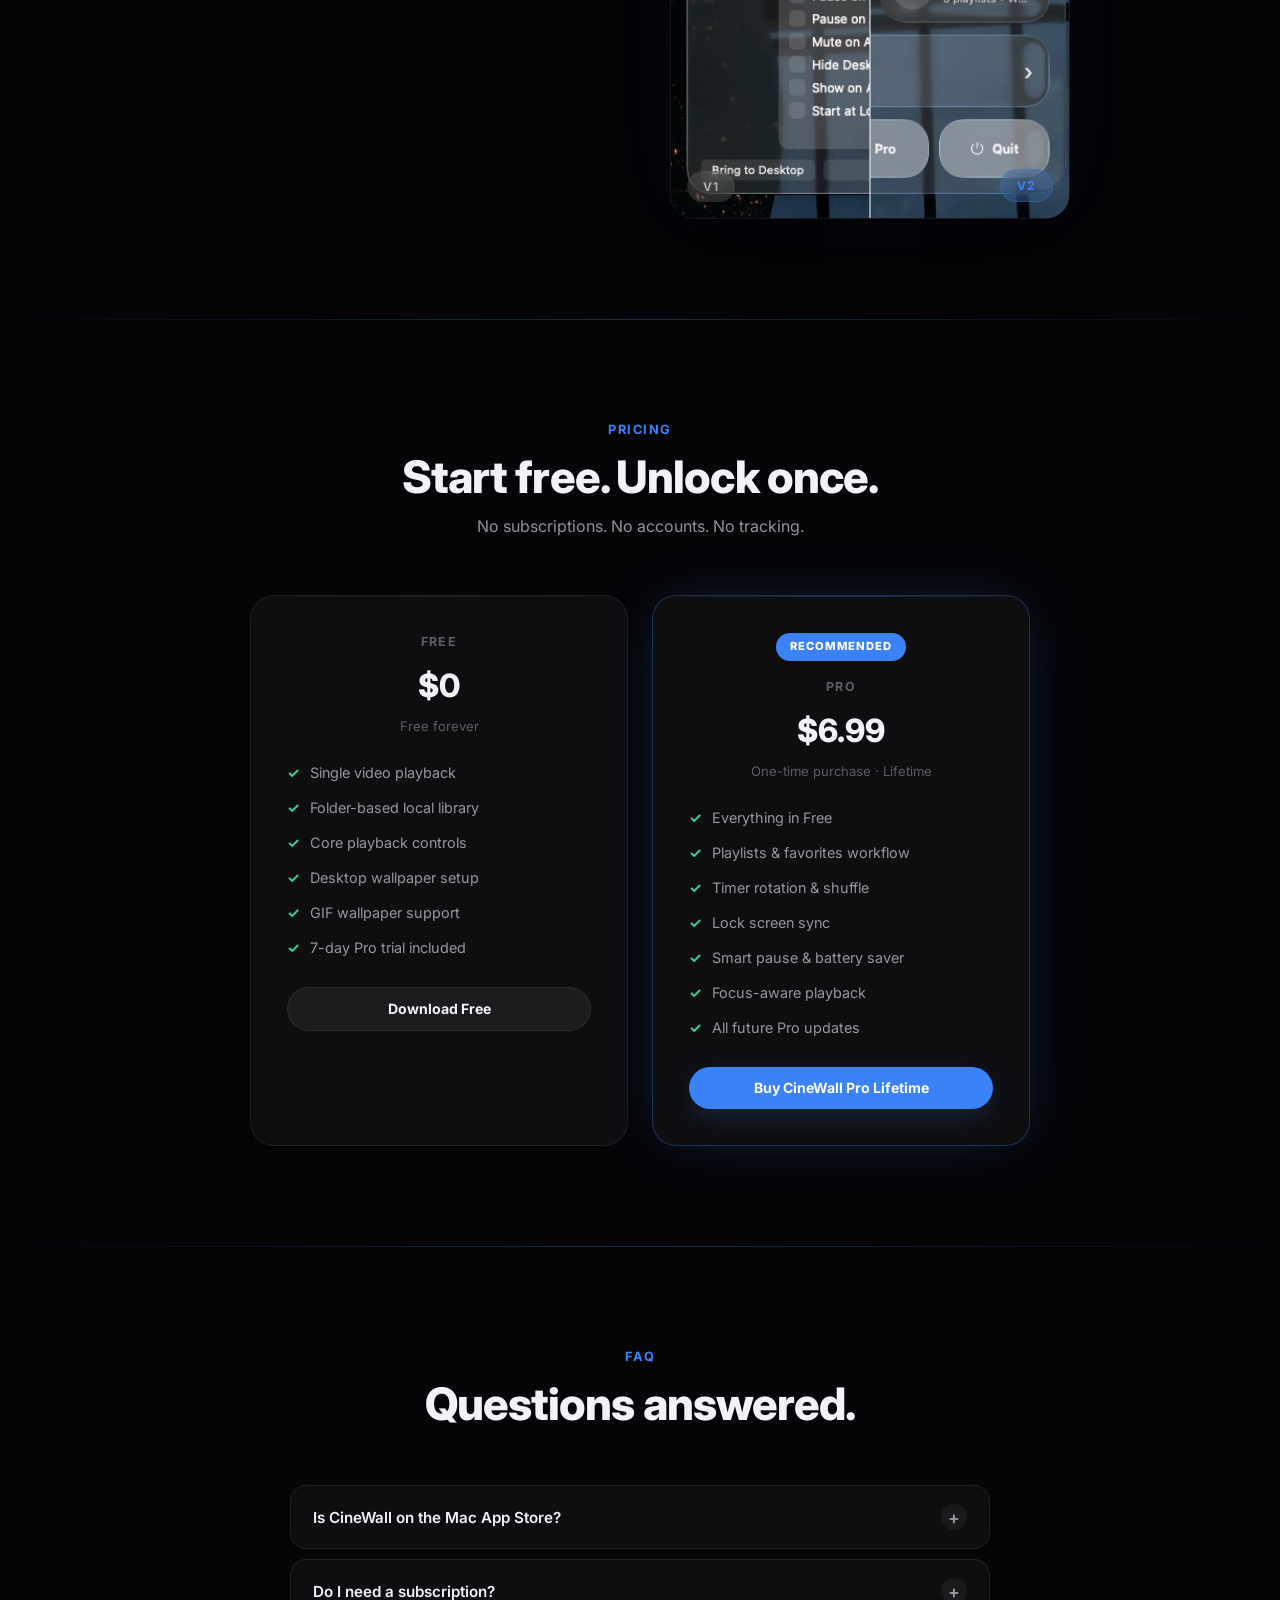
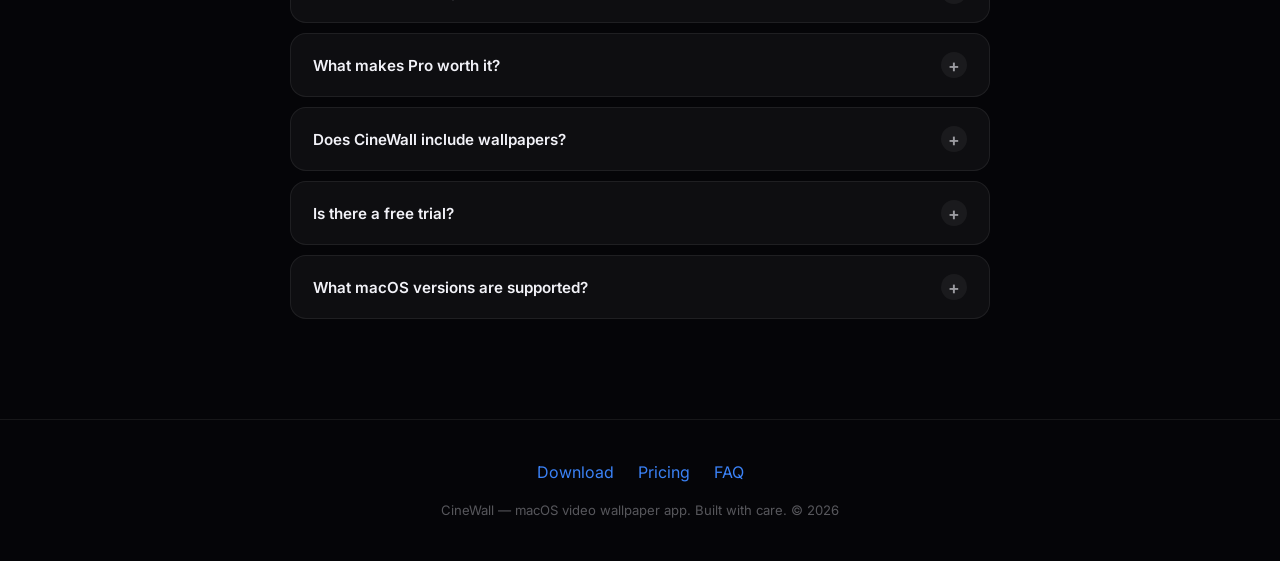
==== commit be0f0931: "Normalize download and checkout links" ====
--- a/index.html
+++ b/index.html
@@ -24,7 +24,7 @@
         <a href="#features" class="hide-mobile">Features</a>
         <a href="#pricing">Pricing</a>
         <a href="#faq" class="hide-mobile">FAQ</a>
-        <a href="https://github.com/saivinay1805/SimpleVideoWallpaper/releases" class="nav-dl" target="_blank">Download</a>
+        <a href="https://github.com/saivinay1805/CineWall-App/releases" class="nav-dl" target="_blank">Download</a>
       </div>
     </div>
   </nav>
@@ -48,8 +48,8 @@
           CineWall turns your local video folders into a living wallpaper system with playlists, timer rotation, lock screen sync, and a liquid glass menu that feels like part of macOS.
         </p>
         <div class="hero-btns">
-          <a href="https://github.com/saivinay1805/SimpleVideoWallpaper/releases" class="btn btn-primary" target="_blank">↓ Download Free</a>
-          <a href="#pricing" class="btn btn-ghost">Unlock Pro — $6.99</a>
+          <a href="https://github.com/saivinay1805/CineWall-App/releases" class="btn btn-primary" target="_blank">↓ Download Free</a>
+          <a href="https://cinewall.lemonsqueezy.com/checkout/buy/d2f284a4-a146-4c63-a50e-a71e99e5fbb2" class="btn btn-ghost" target="_blank">Unlock Pro — $6.99</a>
         </div>
       </div>
     </div>
@@ -163,7 +163,7 @@
             <li>GIF wallpaper support</li>
             <li>7-day Pro trial included</li>
           </ul>
-          <a href="https://github.com/saivinay1805/SimpleVideoWallpaper/releases" class="btn btn-ghost btn-wide btn-sm" target="_blank">Download Free</a>
+          <a href="https://github.com/saivinay1805/CineWall-App/releases" class="btn btn-ghost btn-wide btn-sm" target="_blank">Download Free</a>
         </div>
         <div class="price-card featured" data-reveal>
           <div class="price-badge">Recommended</div>
@@ -179,7 +179,7 @@
             <li>Focus-aware playback</li>
             <li>All future Pro updates</li>
           </ul>
-          <a href="https://cinewall.lemonsqueezy.com/checkout/buy/d2f284a4-a146-4c63-a50e-a71e99e5fbb2?embed=1" class="btn btn-primary btn-wide btn-sm lemonsqueezy-button" id="unlock-pro-btn">Buy CineWall Pro Lifetime</a>
+          <a href="https://cinewall.lemonsqueezy.com/checkout/buy/d2f284a4-a146-4c63-a50e-a71e99e5fbb2" class="btn btn-primary btn-wide btn-sm" id="unlock-pro-btn" target="_blank">Buy CineWall Pro Lifetime</a>
         </div>
       </div>
     </div>
@@ -227,7 +227,7 @@
   <footer class="footer">
     <div class="container">
       <div class="footer-links">
-        <a href="https://github.com/saivinay1805/SimpleVideoWallpaper" target="_blank">GitHub</a>
+        <a href="https://github.com/saivinay1805/CineWall-App/releases" target="_blank">Download</a>
         <a href="#pricing">Pricing</a>
         <a href="#faq">FAQ</a>
       </div>
@@ -236,6 +236,5 @@
   </footer>
 
   <script src="./script.js"></script>
-  <script src="https://assets.lemonsqueezy.com/lemon.js" defer></script>
 </body>
 </html>
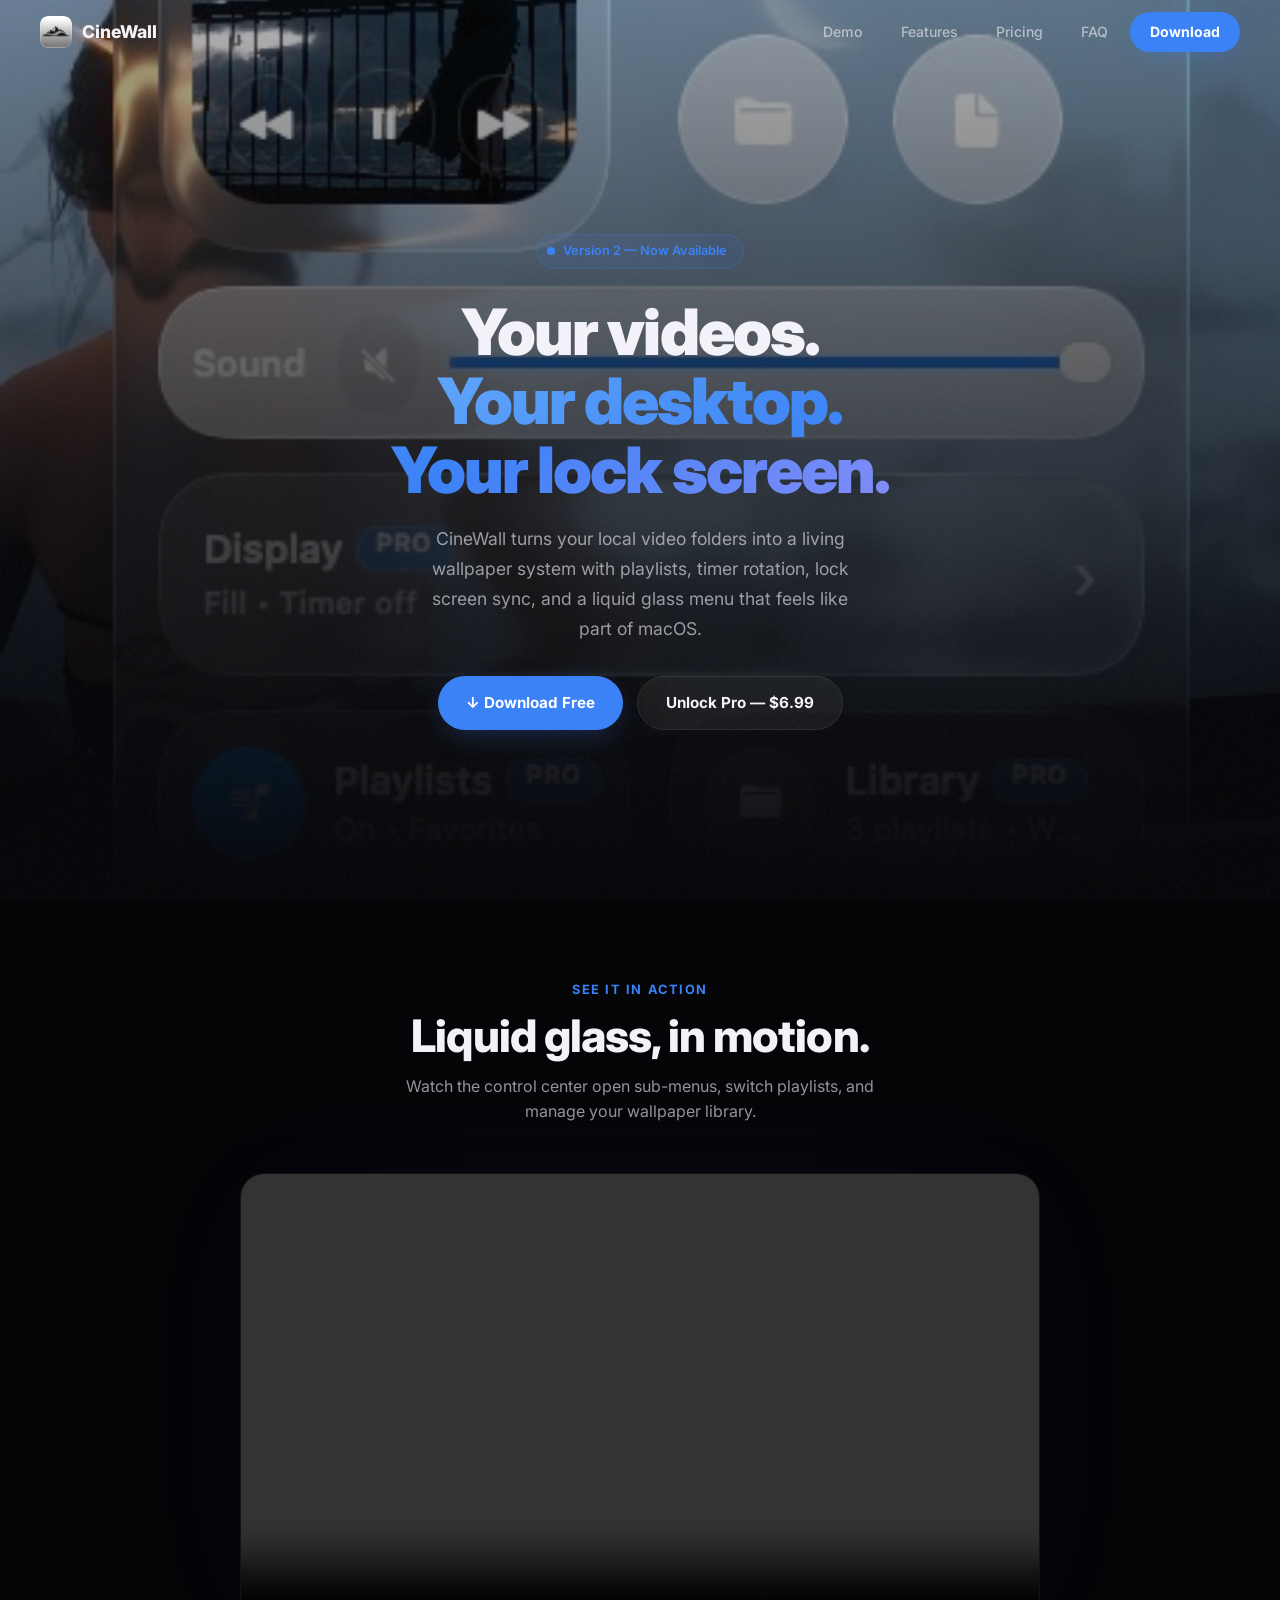
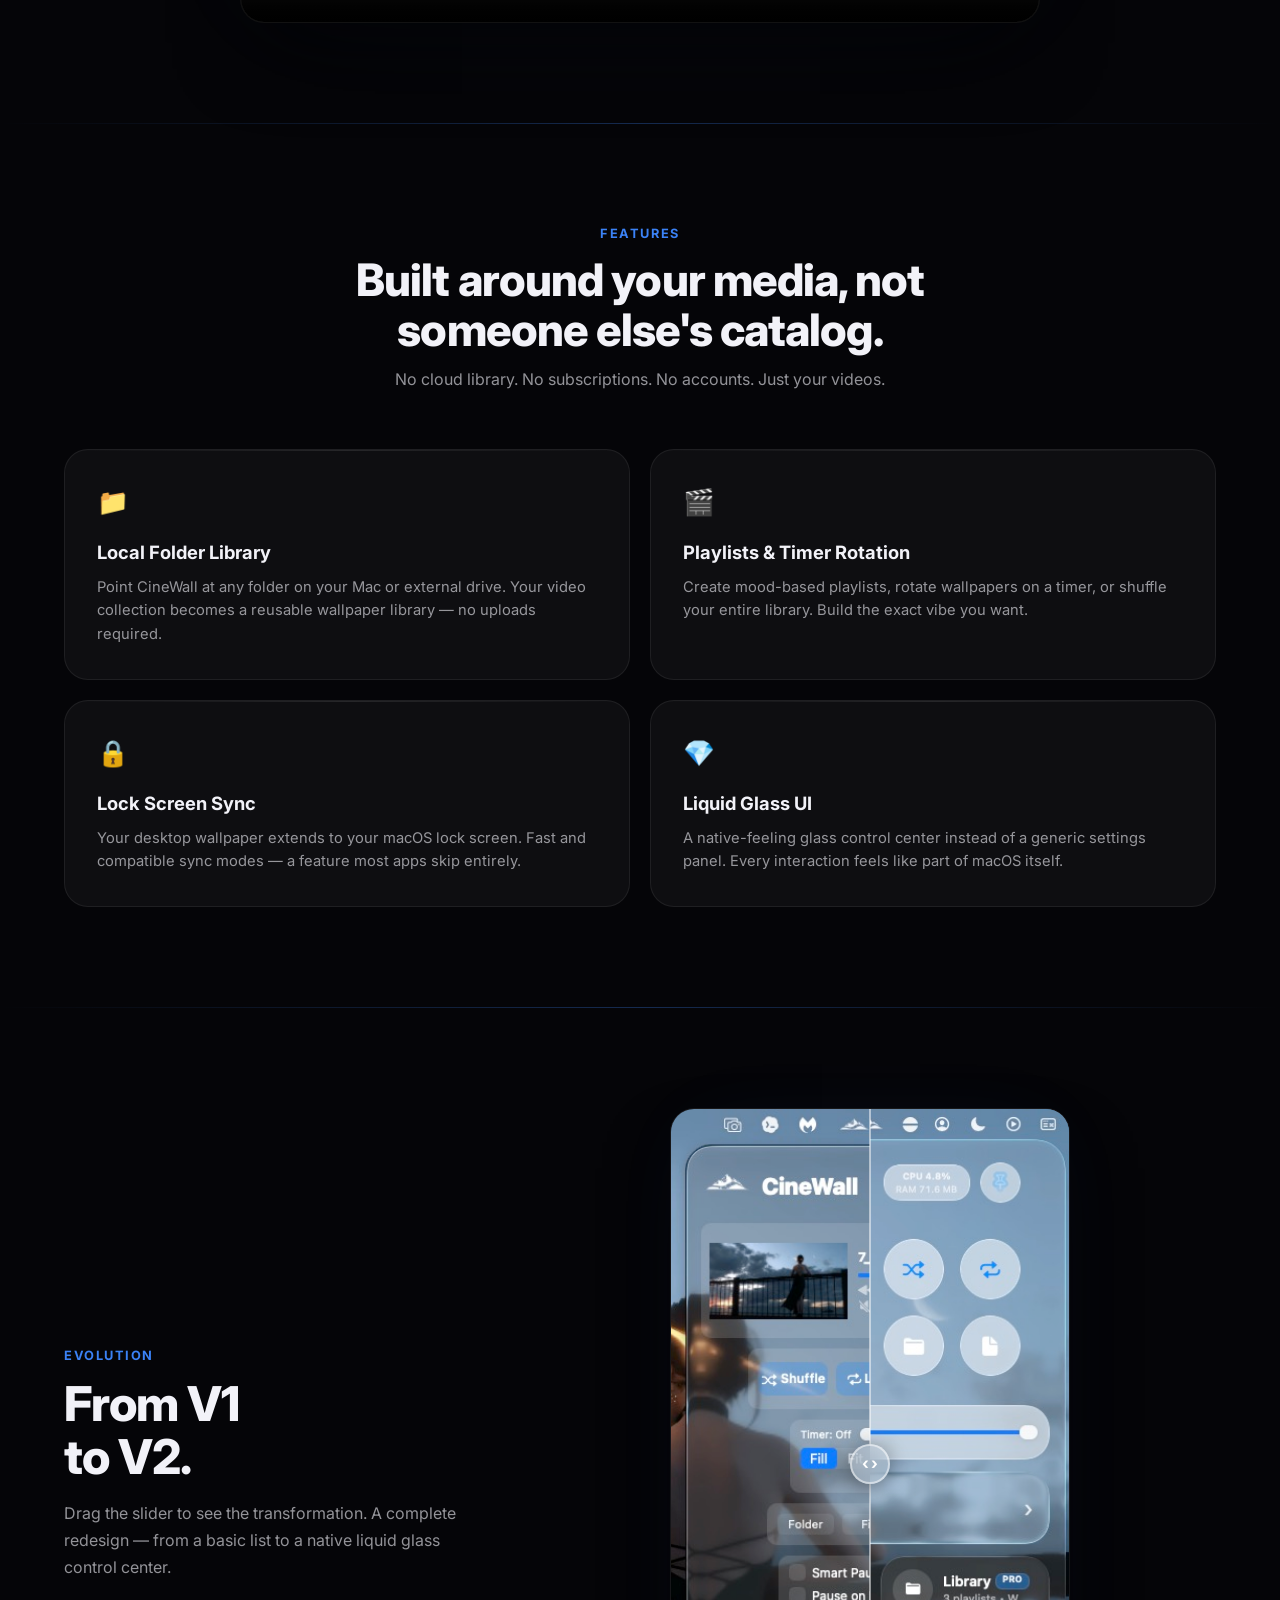
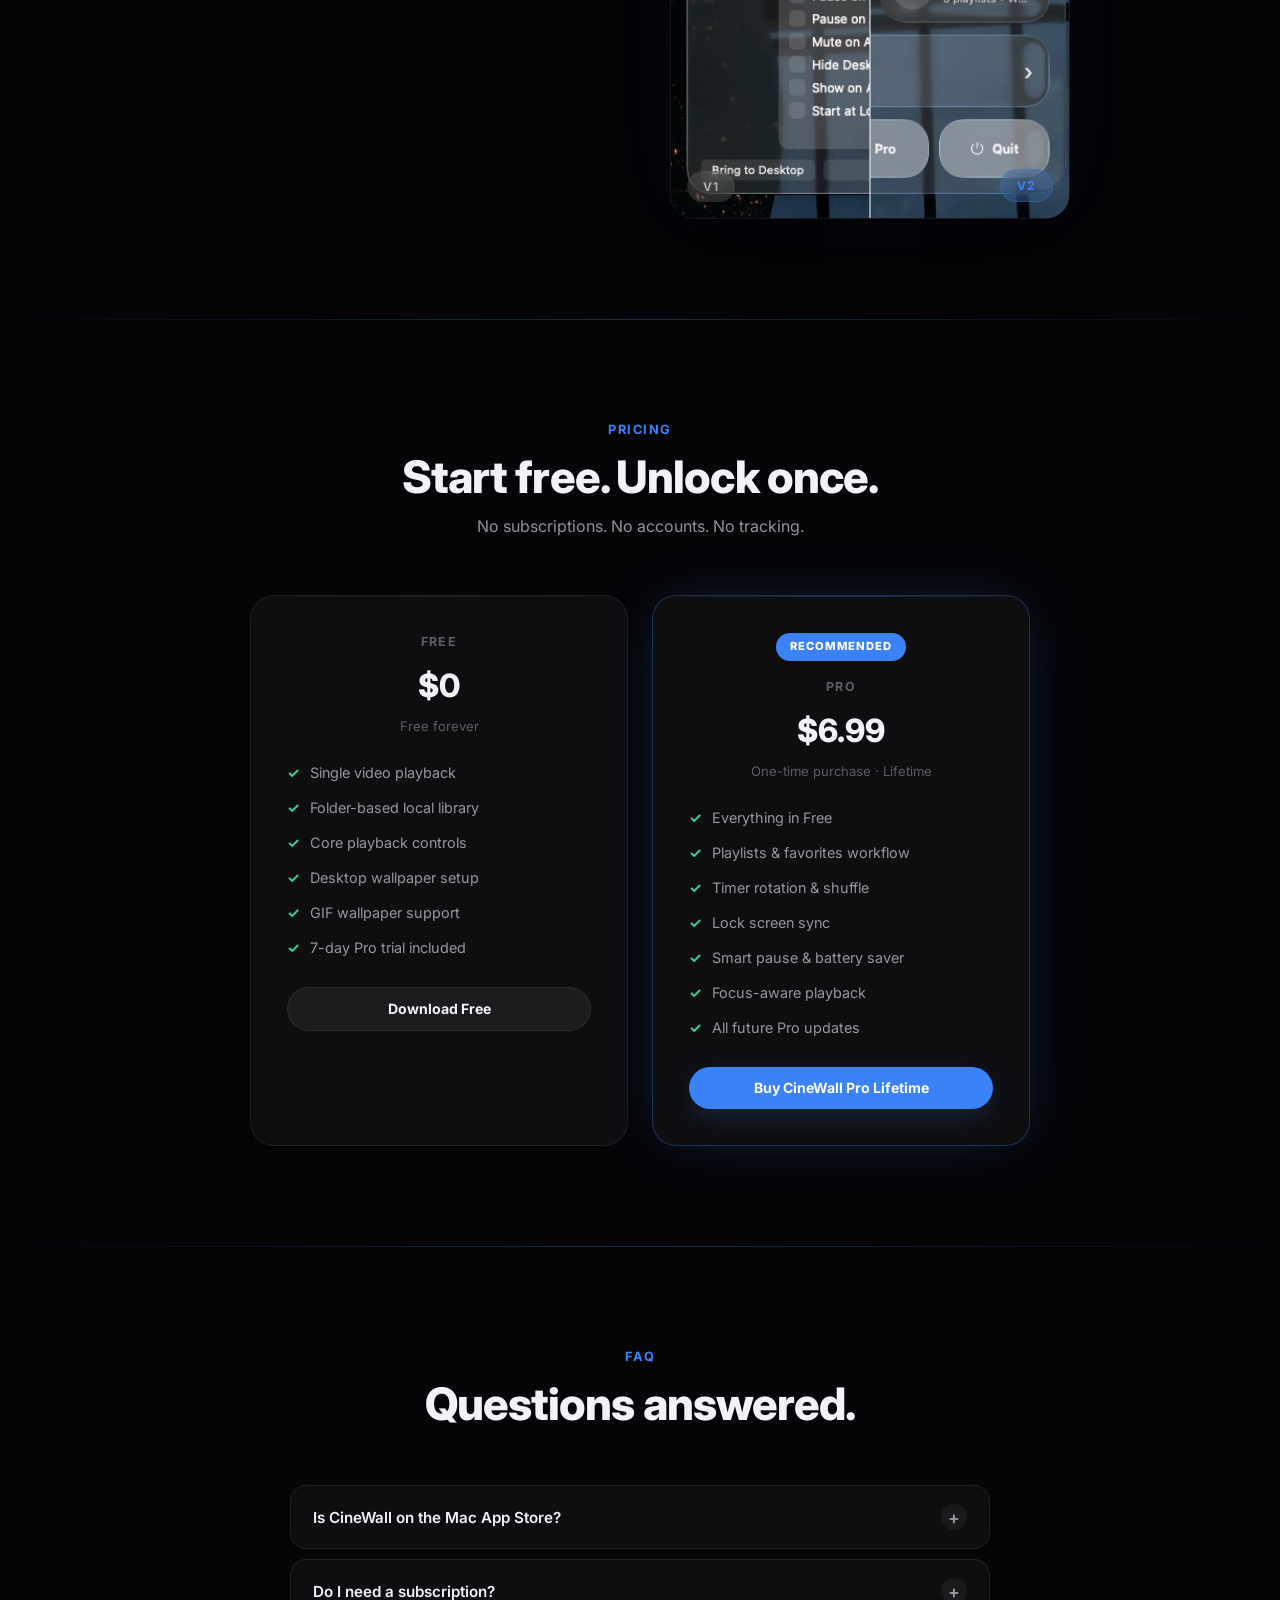
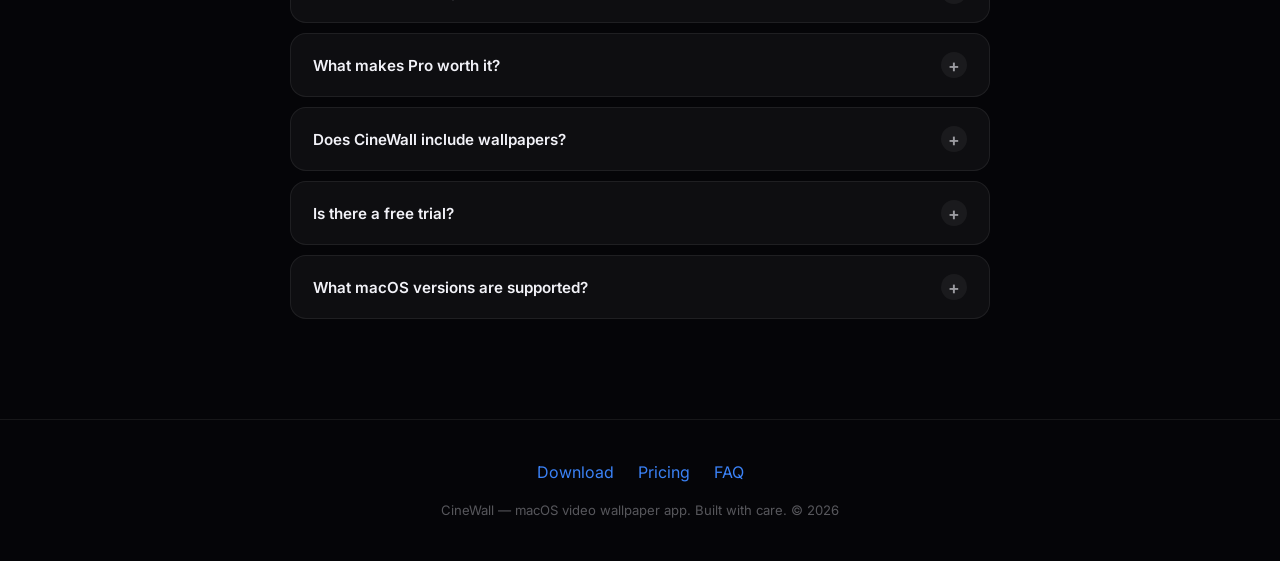
==== commit 97c18eb7: "Update branding icons" ====
--- a/index.html
+++ b/index.html
@@ -8,6 +8,7 @@
   <meta property="og:title" content="CineWall — Video Wallpapers for macOS">
   <meta property="og:description" content="Your videos. Your desktop. Your lock screen.">
   <link rel="icon" href="./logo.png" type="image/png">
+  <link rel="apple-touch-icon" href="./logo.png">
   <link rel="stylesheet" href="./styles.css">
 </head>
 <body>
--- a/styles.css
+++ b/styles.css
@@ -26,7 +26,7 @@
 .nav.scrolled{background:rgba(5,5,8,.85);backdrop-filter:blur(20px);border-bottom:1px solid var(--glass-border)}
 .nav-inner{width:100%;max-width:1200px;display:flex;align-items:center;justify-content:space-between}
 .nav-brand{display:flex;align-items:center;gap:10px;font-weight:800;font-size:1.1rem}
-.nav-brand img{width:32px;height:32px;border-radius:10px}
+.nav-brand img{width:32px;height:32px;border-radius:22%;object-fit:cover}
 .nav-links{display:flex;align-items:center;gap:6px}
 .nav-links a{padding:8px 16px;border-radius:var(--radius-pill);font-size:.88rem;font-weight:500;color:var(--text-muted);transition:all .2s}
 .nav-links a:hover{color:var(--text);background:rgba(255,255,255,.05)}
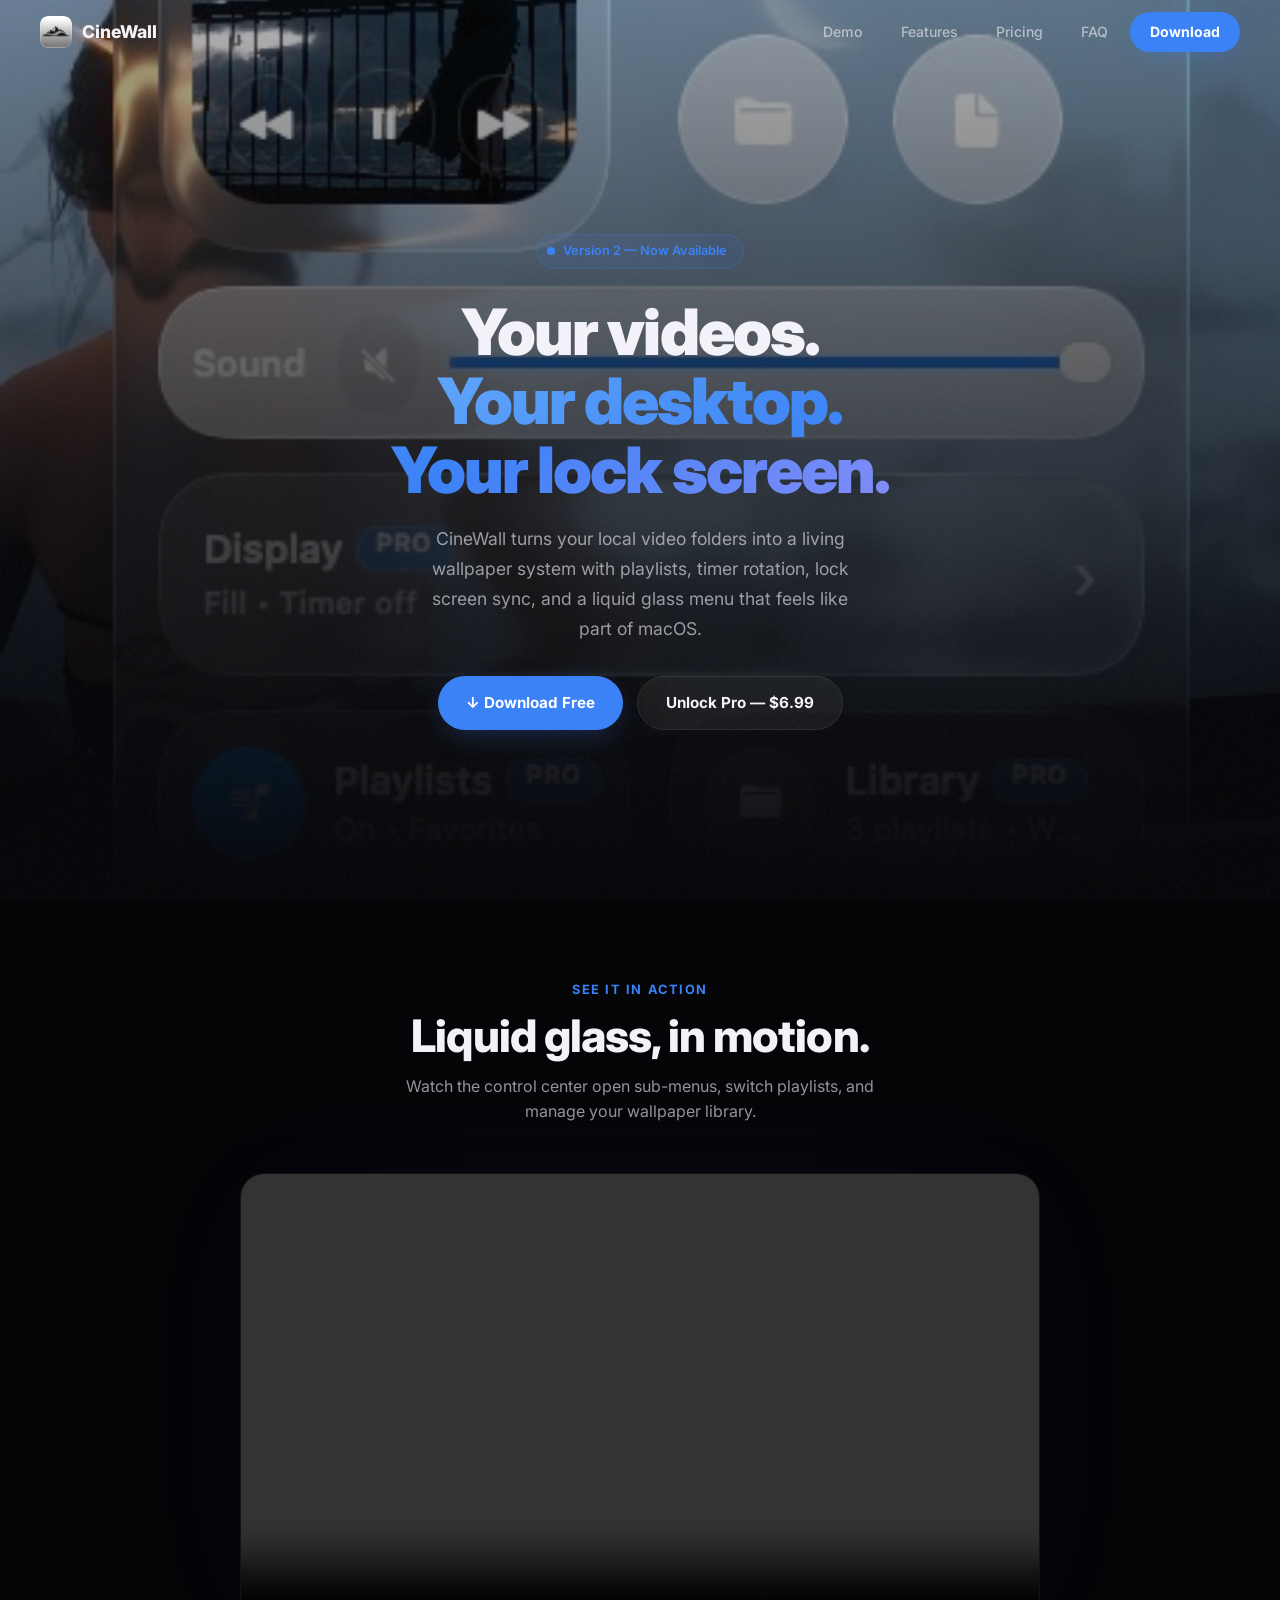
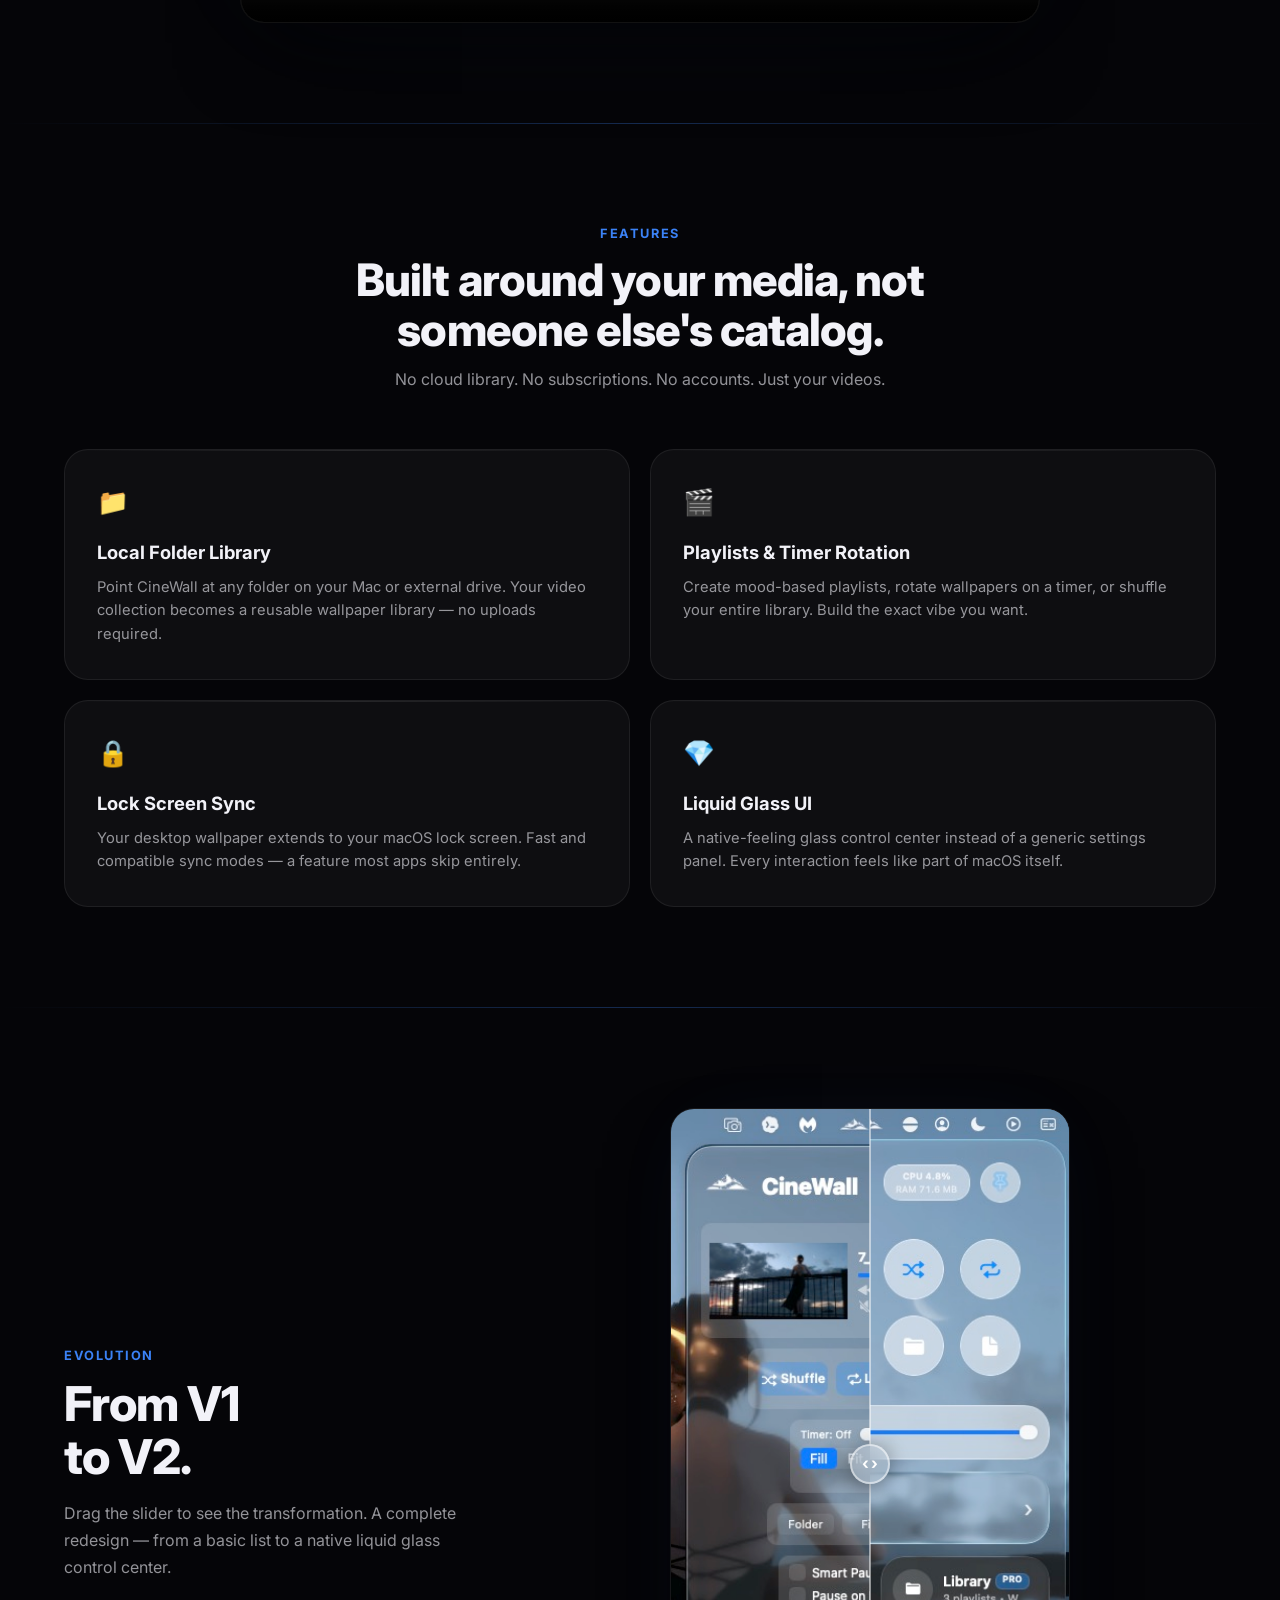
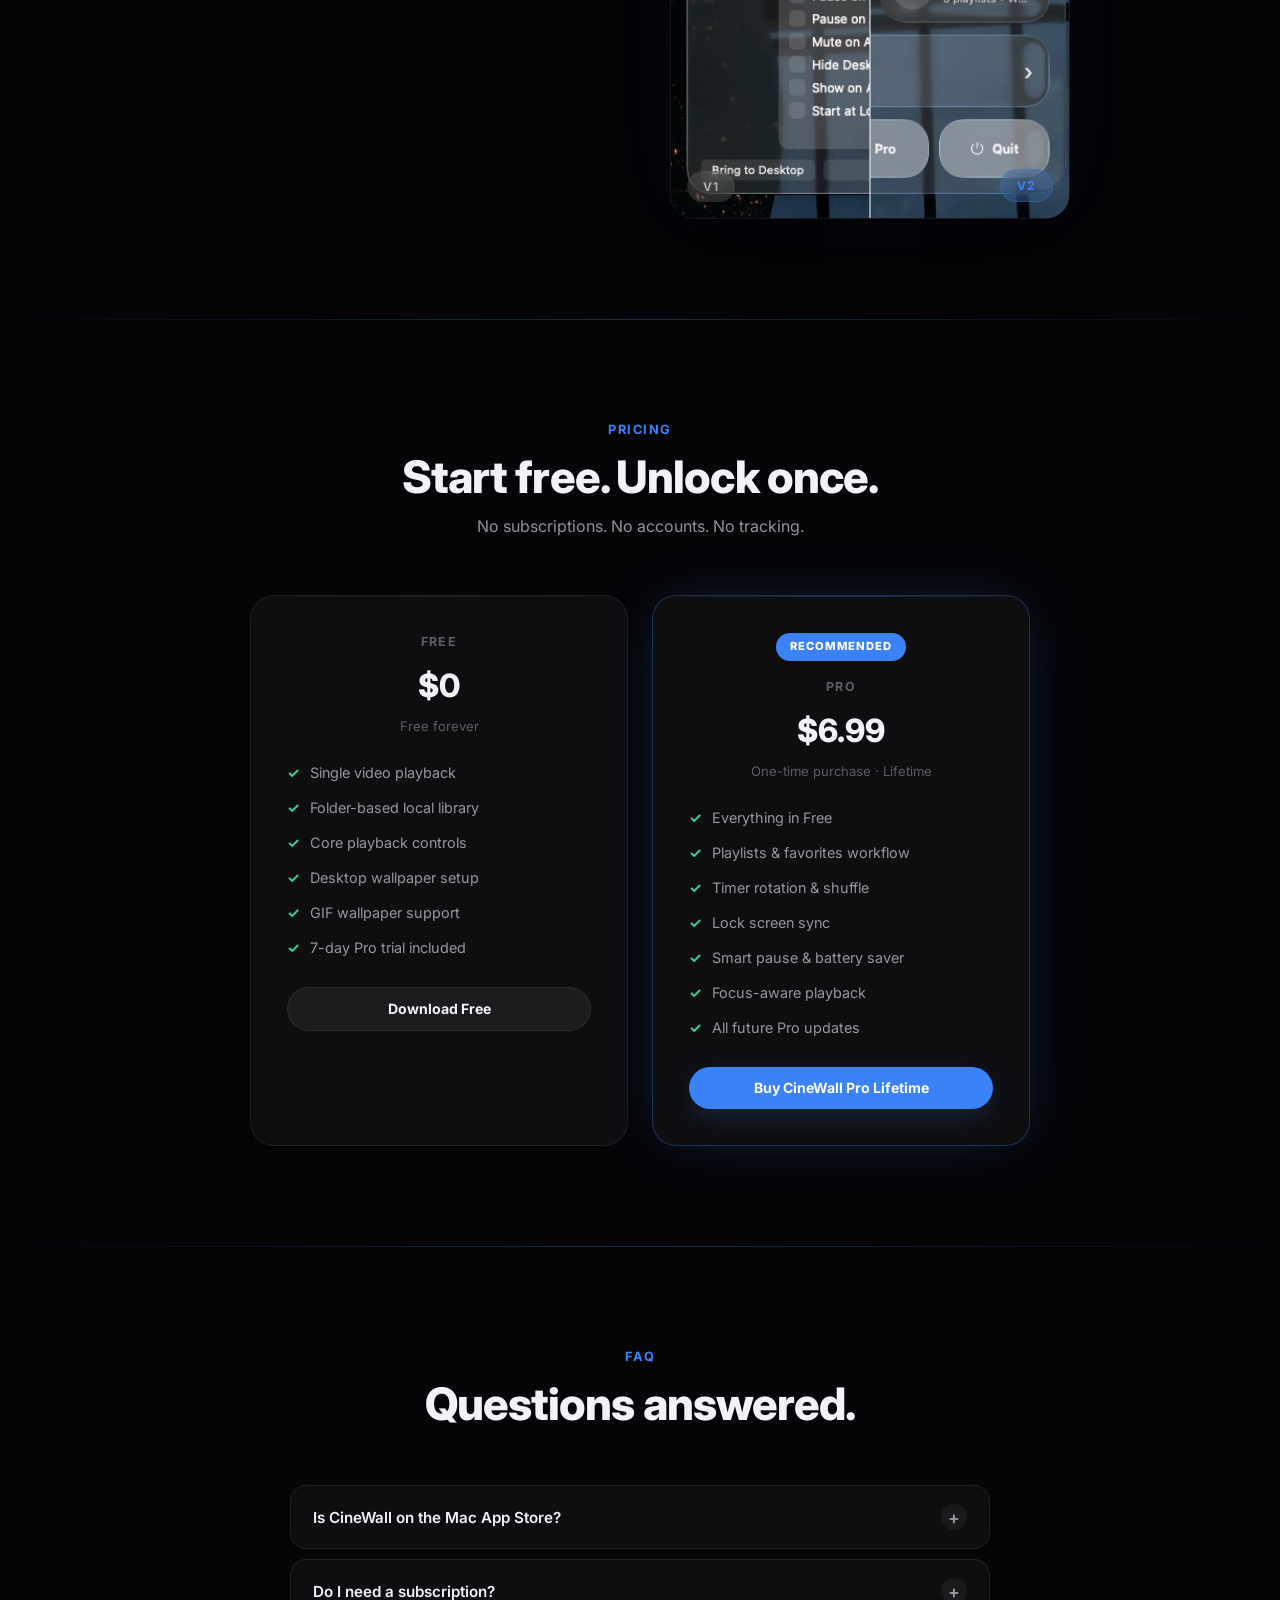
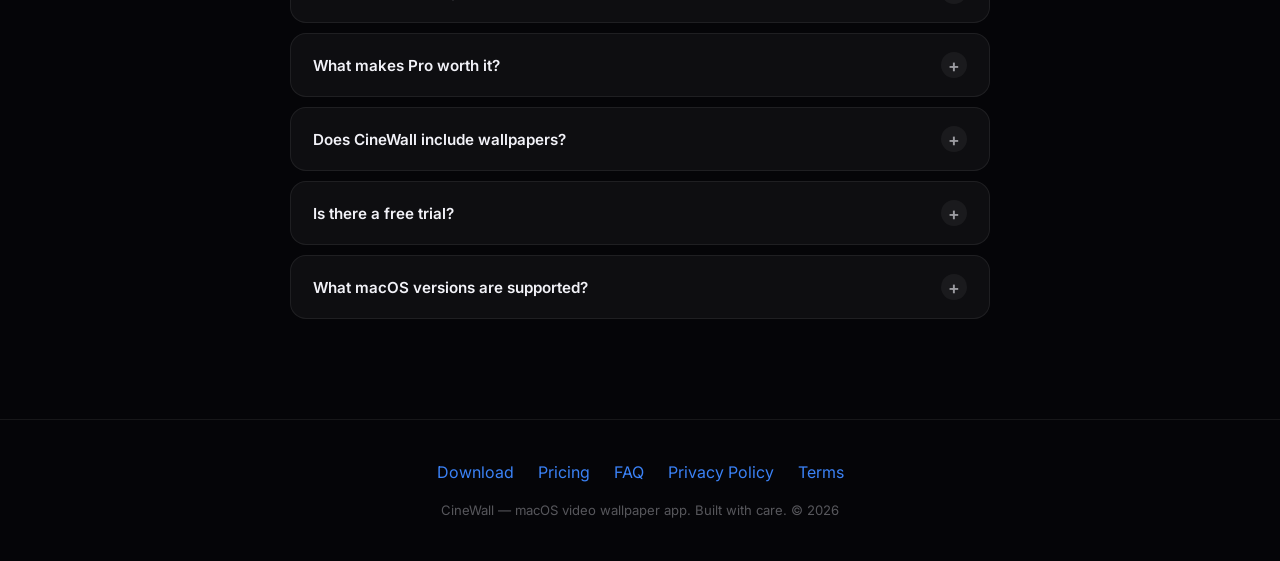
==== commit e5f87f64: "Add website legal pages" ====
--- a/index.html
+++ b/index.html
@@ -25,7 +25,7 @@
         <a href="#features" class="hide-mobile">Features</a>
         <a href="#pricing">Pricing</a>
         <a href="#faq" class="hide-mobile">FAQ</a>
-        <a href="https://github.com/saivinay1805/CineWall-App/releases" class="nav-dl" target="_blank">Download</a>
+        <a href="https://github.com/saivinay1805/CineWall-App/releases/download/v2.0/CineWall-2.0.zip" class="nav-dl" target="_blank">Download</a>
       </div>
     </div>
   </nav>
@@ -49,7 +49,7 @@
           CineWall turns your local video folders into a living wallpaper system with playlists, timer rotation, lock screen sync, and a liquid glass menu that feels like part of macOS.
         </p>
         <div class="hero-btns">
-          <a href="https://github.com/saivinay1805/CineWall-App/releases" class="btn btn-primary" target="_blank">↓ Download Free</a>
+          <a href="https://github.com/saivinay1805/CineWall-App/releases/download/v2.0/CineWall-2.0.zip" class="btn btn-primary" target="_blank">↓ Download Free</a>
           <a href="https://cinewall.lemonsqueezy.com/checkout/buy/d2f284a4-a146-4c63-a50e-a71e99e5fbb2" class="btn btn-ghost" target="_blank">Unlock Pro — $6.99</a>
         </div>
       </div>
@@ -164,7 +164,7 @@
             <li>GIF wallpaper support</li>
             <li>7-day Pro trial included</li>
           </ul>
-          <a href="https://github.com/saivinay1805/CineWall-App/releases" class="btn btn-ghost btn-wide btn-sm" target="_blank">Download Free</a>
+          <a href="https://github.com/saivinay1805/CineWall-App/releases/download/v2.0/CineWall-2.0.zip" class="btn btn-ghost btn-wide btn-sm" target="_blank">Download Free</a>
         </div>
         <div class="price-card featured" data-reveal>
           <div class="price-badge">Recommended</div>
@@ -218,7 +218,7 @@
         </div>
         <div class="faq-item">
           <button class="faq-q"><span>What macOS versions are supported?</span><span class="faq-icon">+</span></button>
-          <div class="faq-a"><div class="faq-a-inner">CineWall runs on macOS with desktop wallpaper support. Lock screen sync works on both older and newer macOS versions — unlike some apps that require macOS 26+.</div></div>
+          <div class="faq-a"><div class="faq-a-inner">CineWall v2 is built for macOS 26 Tahoe and newer. That keeps the liquid glass UI, lock screen sync behavior, and performance aligned with the experience the app was designed for.</div></div>
         </div>
       </div>
     </div>
@@ -228,9 +228,11 @@
   <footer class="footer">
     <div class="container">
       <div class="footer-links">
-        <a href="https://github.com/saivinay1805/CineWall-App/releases" target="_blank">Download</a>
+        <a href="https://github.com/saivinay1805/CineWall-App/releases/download/v2.0/CineWall-2.0.zip" target="_blank">Download</a>
         <a href="#pricing">Pricing</a>
         <a href="#faq">FAQ</a>
+        <a href="./privacy.html">Privacy Policy</a>
+        <a href="./terms.html">Terms</a>
       </div>
       <p>CineWall — macOS video wallpaper app. Built with care. © 2026</p>
     </div>
--- a/styles.css
+++ b/styles.css
@@ -176,9 +176,81 @@
 .footer a:hover{text-decoration:underline}
 .footer-links{display:flex;justify-content:center;gap:24px;margin-bottom:14px}
 
+.nav-scoped{position:sticky;background:rgba(5,5,8,.88);backdrop-filter:blur(20px);border-bottom:1px solid var(--glass-border)}
+.legal-page{min-height:100vh;padding:56px 0 80px;background:
+  radial-gradient(circle at top, rgba(59,130,246,.14), transparent 32%),
+  radial-gradient(circle at 80% 20%, rgba(99,102,241,.12), transparent 26%),
+  #050508}
+.legal-shell{max-width:820px;margin:0 auto;padding:32px;border-radius:28px;background:rgba(255,255,255,.05);border:1px solid rgba(255,255,255,.08);box-shadow:0 30px 60px -32px rgba(0,0,0,.8);backdrop-filter:blur(18px)}
+.legal-eyebrow{font-size:.8rem;font-weight:700;text-transform:uppercase;letter-spacing:.12em;color:var(--accent);margin-bottom:10px}
+.legal-shell h1{font-size:clamp(2rem,4vw,3rem);font-weight:800;line-height:1.06;letter-spacing:-.02em}
+.legal-updated{margin-top:10px;color:var(--text-dim);font-size:.92rem}
+.legal-section{margin-top:28px}
+.legal-section h2{font-size:1.08rem;font-weight:700;margin-bottom:10px}
+.legal-section p,.legal-section li{color:var(--text-muted);font-size:.96rem;line-height:1.75}
+.legal-section ul{padding-left:20px;display:flex;flex-direction:column;gap:8px}
+
 /* ===== REVEAL ===== */
 [data-reveal]{opacity:0;transform:translateY(24px);transition:opacity .7s ease,transform .7s cubic-bezier(.16,1,.3,1)}
 [data-reveal].visible{opacity:1;transform:translateY(0)}
+
+/* ===== ADMIN ===== */
+.hidden{display:none!important}
+.admin-page{min-height:100vh;background:
+  radial-gradient(circle at top, rgba(59,130,246,.18), transparent 28%),
+  radial-gradient(circle at 80% 20%, rgba(99,102,241,.16), transparent 22%),
+  #050508}
+.admin-shell{max-width:1200px;margin:0 auto;padding:48px 24px 80px}
+.admin-hero{margin-bottom:28px}
+.admin-brand{display:flex;align-items:center;gap:16px}
+.admin-brand img{width:54px;height:54px;border-radius:22%;object-fit:cover;box-shadow:0 12px 40px rgba(0,0,0,.35)}
+.admin-kicker{font-size:.8rem;font-weight:700;text-transform:uppercase;letter-spacing:.12em;color:var(--accent);margin-bottom:6px}
+.admin-hero h1{font-size:2.4rem;line-height:1.05;font-weight:800}
+.admin-sub{max-width:680px;color:var(--text-muted);margin-top:12px}
+.admin-auth,.admin-panel{background:rgba(255,255,255,.05);border:1px solid rgba(255,255,255,.08);border-radius:22px;backdrop-filter:blur(18px);box-shadow:0 30px 60px -32px rgba(0,0,0,.8)}
+.admin-auth{padding:22px 24px;margin-bottom:22px}
+.admin-label{display:block;font-size:.88rem;font-weight:600;color:var(--text-muted);margin-bottom:12px}
+.admin-auth-row{display:flex;gap:12px;align-items:center}
+.admin-input{flex:1;min-width:0;padding:14px 18px;border-radius:999px;border:1px solid rgba(255,255,255,.1);background:rgba(10,12,18,.78);color:var(--text);font:inherit;outline:none}
+.admin-input:focus{border-color:rgba(59,130,246,.45);box-shadow:0 0 0 3px rgba(59,130,246,.12)}
+.admin-helper{margin-top:10px;color:var(--text-dim);font-size:.88rem}
+.admin-content{display:flex;flex-direction:column;gap:22px}
+.admin-topline{display:flex;align-items:center;justify-content:space-between;gap:16px;color:var(--text-muted)}
+.admin-note{margin:-8px 0 2px;color:var(--text-dim);font-size:.9rem}
+.admin-card-grid{display:grid;grid-template-columns:repeat(6,minmax(0,1fr));gap:14px}
+.admin-stat{padding:18px;border-radius:18px;background:rgba(255,255,255,.05);border:1px solid rgba(255,255,255,.08)}
+.admin-stat p{font-size:.82rem;color:var(--text-muted);margin-bottom:8px}
+.admin-stat strong{font-size:1.55rem;line-height:1.05}
+.admin-tone-blue{box-shadow:inset 0 1px 0 rgba(96,165,250,.16)}
+.admin-tone-green{box-shadow:inset 0 1px 0 rgba(52,211,153,.16)}
+.admin-tone-teal{box-shadow:inset 0 1px 0 rgba(45,212,191,.16)}
+.admin-tone-gold{box-shadow:inset 0 1px 0 rgba(250,204,21,.16)}
+.admin-tone-violet{box-shadow:inset 0 1px 0 rgba(167,139,250,.16)}
+.admin-tone-rose{box-shadow:inset 0 1px 0 rgba(251,113,133,.16)}
+.admin-grid-two{display:grid;grid-template-columns:repeat(2,minmax(0,1fr));gap:22px}
+.admin-panel{padding:22px}
+.admin-panel-head{margin-bottom:18px}
+.admin-panel-head h2{font-size:1.1rem;font-weight:700}
+.admin-panel-head p{color:var(--text-muted);font-size:.9rem;margin-top:4px}
+.admin-chart-block{display:grid;grid-template-columns:1.15fr .85fr;gap:18px}
+.admin-chart-block h3{font-size:.82rem;text-transform:uppercase;letter-spacing:.08em;color:var(--text-dim);margin-bottom:10px}
+.admin-chart-list{display:flex;flex-direction:column;gap:12px}
+.admin-bar-row{display:flex;flex-direction:column;gap:6px}
+.admin-bar-meta{display:flex;align-items:center;justify-content:space-between;gap:16px;font-size:.9rem}
+.admin-bar-track{height:10px;border-radius:999px;background:rgba(255,255,255,.06);overflow:hidden}
+.admin-bar-fill{height:100%;border-radius:999px;background:linear-gradient(90deg, rgba(96,165,250,.92), rgba(99,102,241,.92))}
+.admin-pill-list{display:flex;flex-wrap:wrap;gap:10px}
+.admin-pill{min-width:140px;padding:12px 14px;border-radius:16px;background:rgba(255,255,255,.05);border:1px solid rgba(255,255,255,.08);display:flex;align-items:center;justify-content:space-between;gap:12px}
+.admin-pill span{color:var(--text-muted);font-size:.88rem}
+.admin-table{overflow:auto}
+.admin-table table{width:100%;border-collapse:collapse}
+.admin-table th,.admin-table td{padding:12px 10px;text-align:left;border-bottom:1px solid rgba(255,255,255,.06);font-size:.9rem}
+.admin-table th{font-size:.76rem;text-transform:uppercase;letter-spacing:.08em;color:var(--text-dim)}
+.admin-badge{display:inline-flex;align-items:center;padding:4px 8px;border-radius:999px;background:rgba(96,165,250,.14);border:1px solid rgba(96,165,250,.24);color:#d8e6ff;font-size:.72rem;font-weight:700;letter-spacing:.04em;text-transform:uppercase}
+.admin-inline-btn{padding:8px 12px;border-radius:999px;border:1px solid rgba(255,255,255,.12);background:rgba(255,255,255,.06);color:var(--text);font:inherit;font-size:.82rem;cursor:pointer;transition:background .18s ease,border-color .18s ease,opacity .18s ease}
+.admin-inline-btn:hover{background:rgba(255,255,255,.1);border-color:rgba(255,255,255,.22)}
+.admin-inline-btn:disabled{opacity:.65;cursor:wait}
+.admin-empty{color:var(--text-dim);font-size:.9rem}
 
 /* ===== RESPONSIVE ===== */
 @media(max-width:960px){
@@ -194,6 +266,8 @@
   .compare-wrap{margin:32px auto 0;max-width:320px}
   .price-grid{grid-template-columns:1fr;max-width:420px}
   .nav-links .hide-mobile{display:none}
+  .admin-card-grid{grid-template-columns:repeat(2,minmax(0,1fr))}
+  .admin-grid-two,.admin-chart-block{grid-template-columns:1fr}
 }
 @media(max-width:640px){
   .container{padding:0 16px}
@@ -201,4 +275,7 @@
   .hero h1{font-size:2.2rem}
   .feat,.price-card,.new-card{padding:24px}
   .demo-video-wrap{border-radius:16px}
-}
+  .admin-shell{padding:28px 16px 60px}
+  .admin-auth-row,.admin-topline{flex-direction:column;align-items:stretch}
+  .admin-card-grid{grid-template-columns:1fr}
+}
